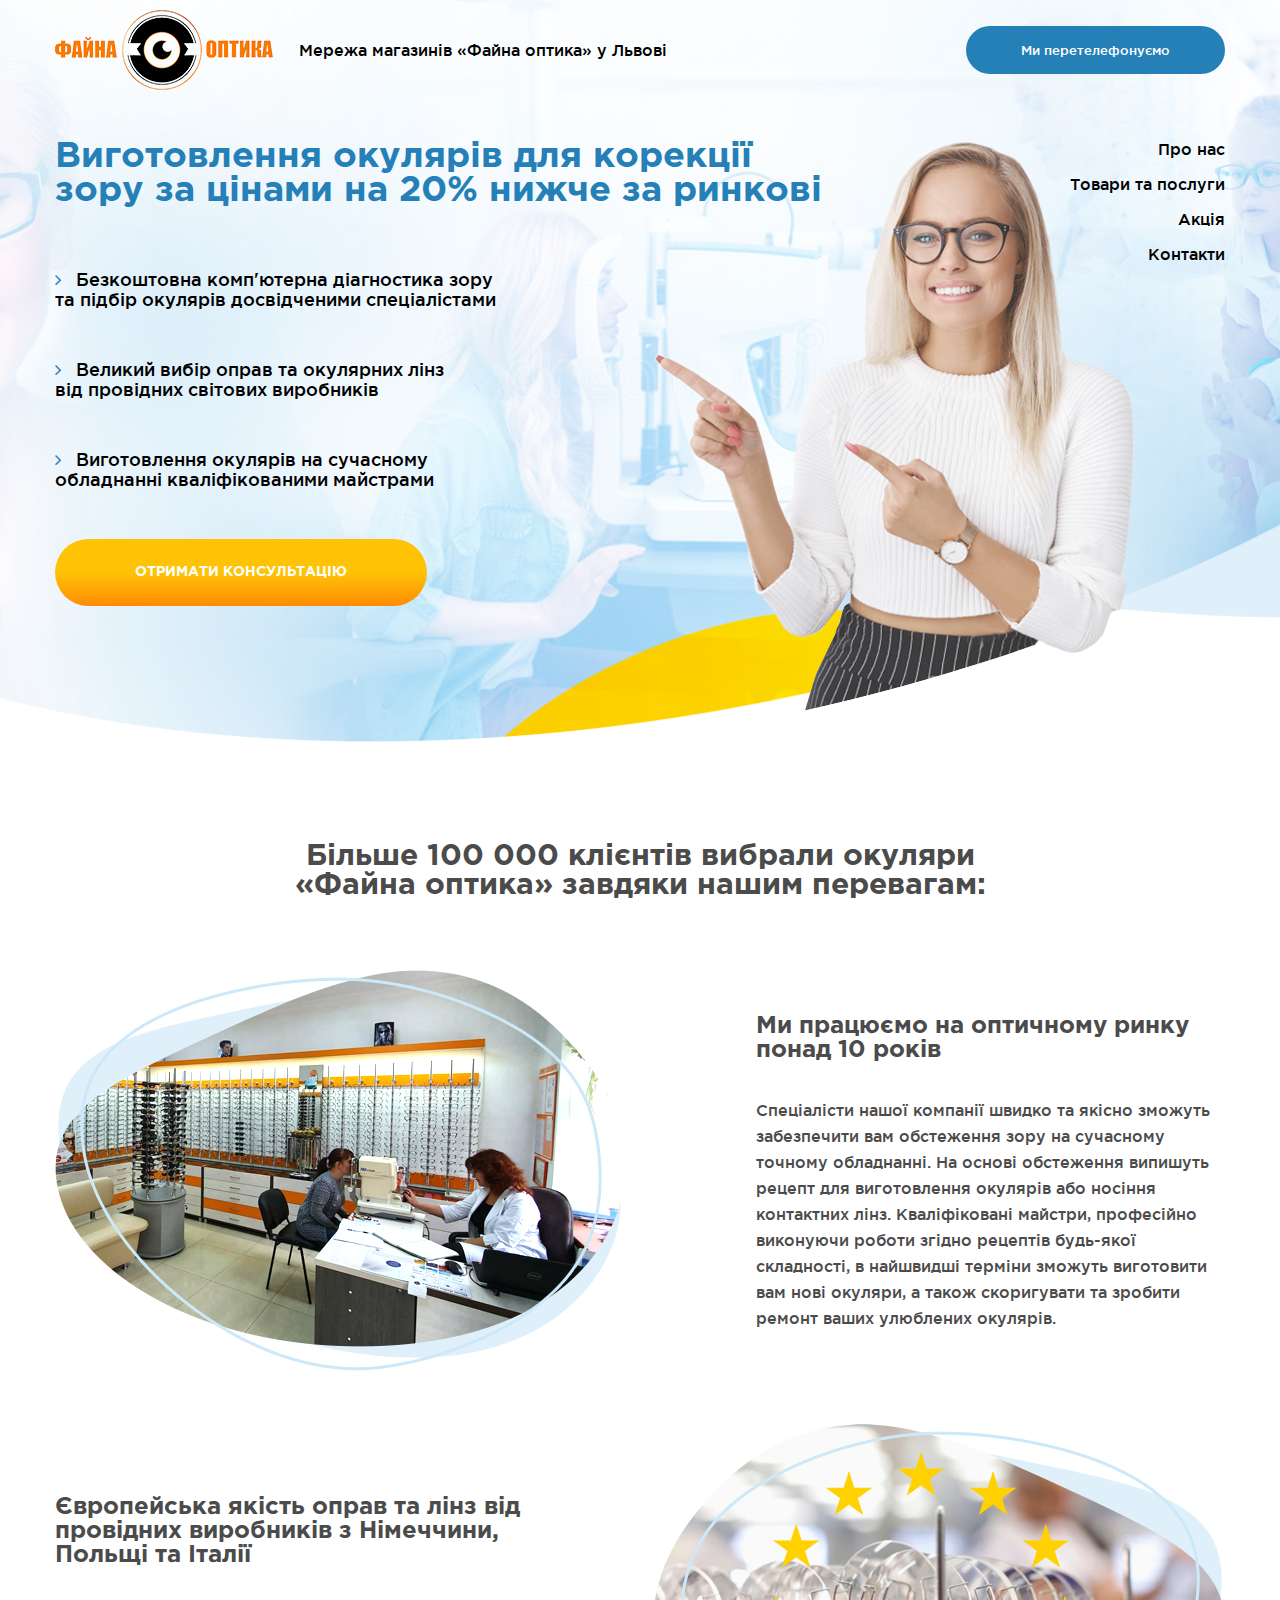
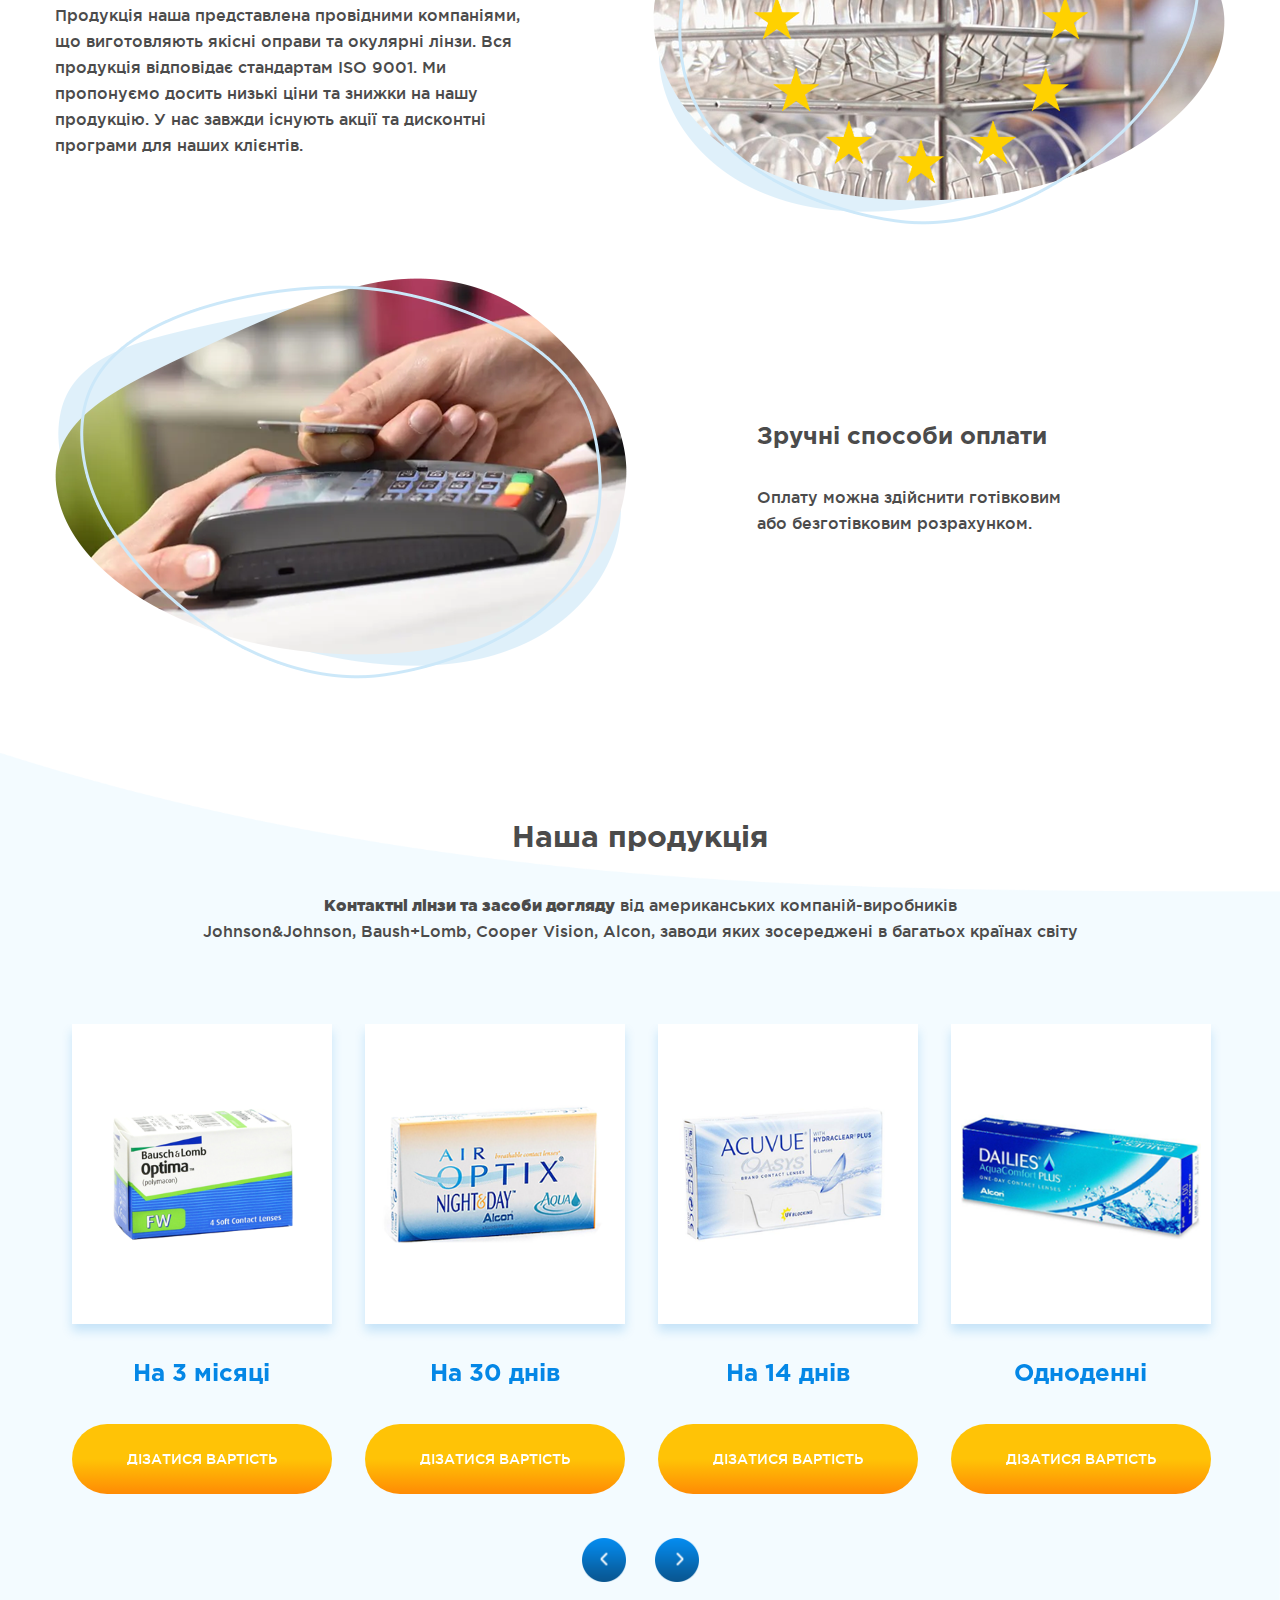
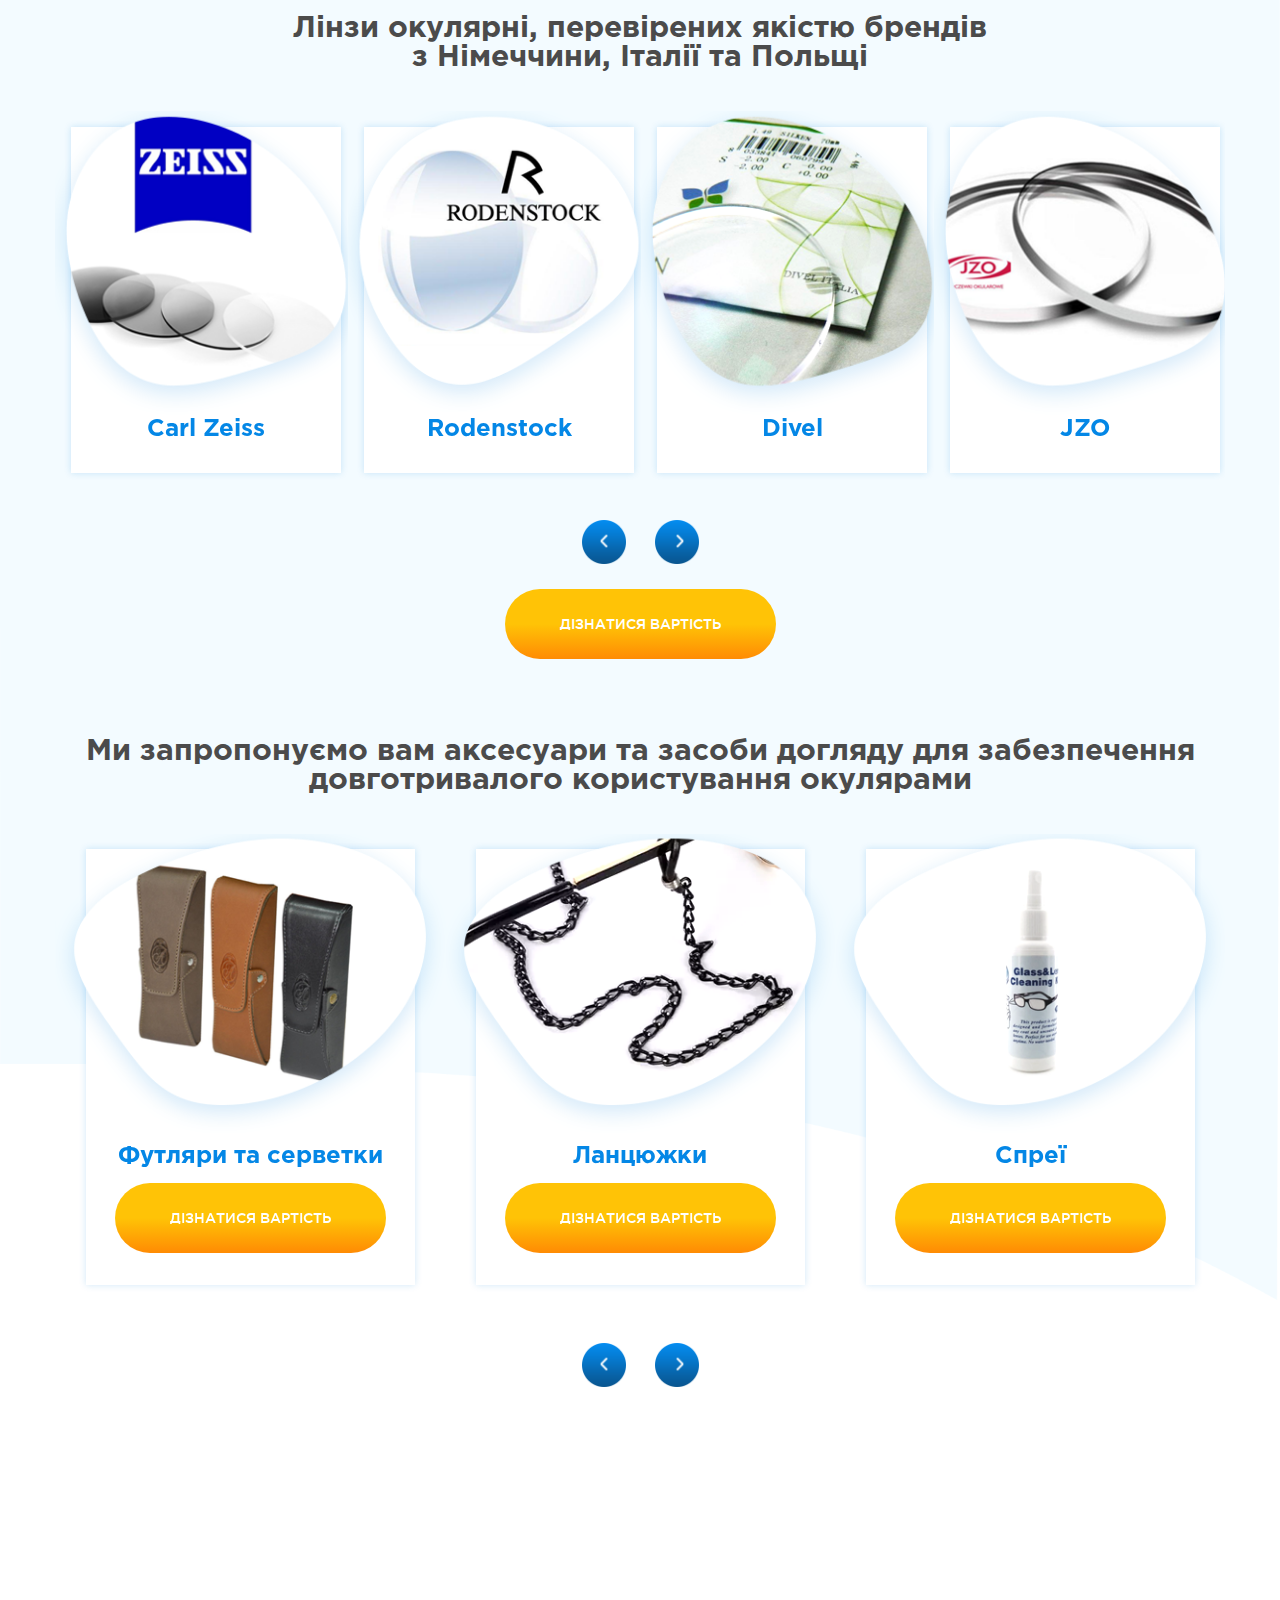
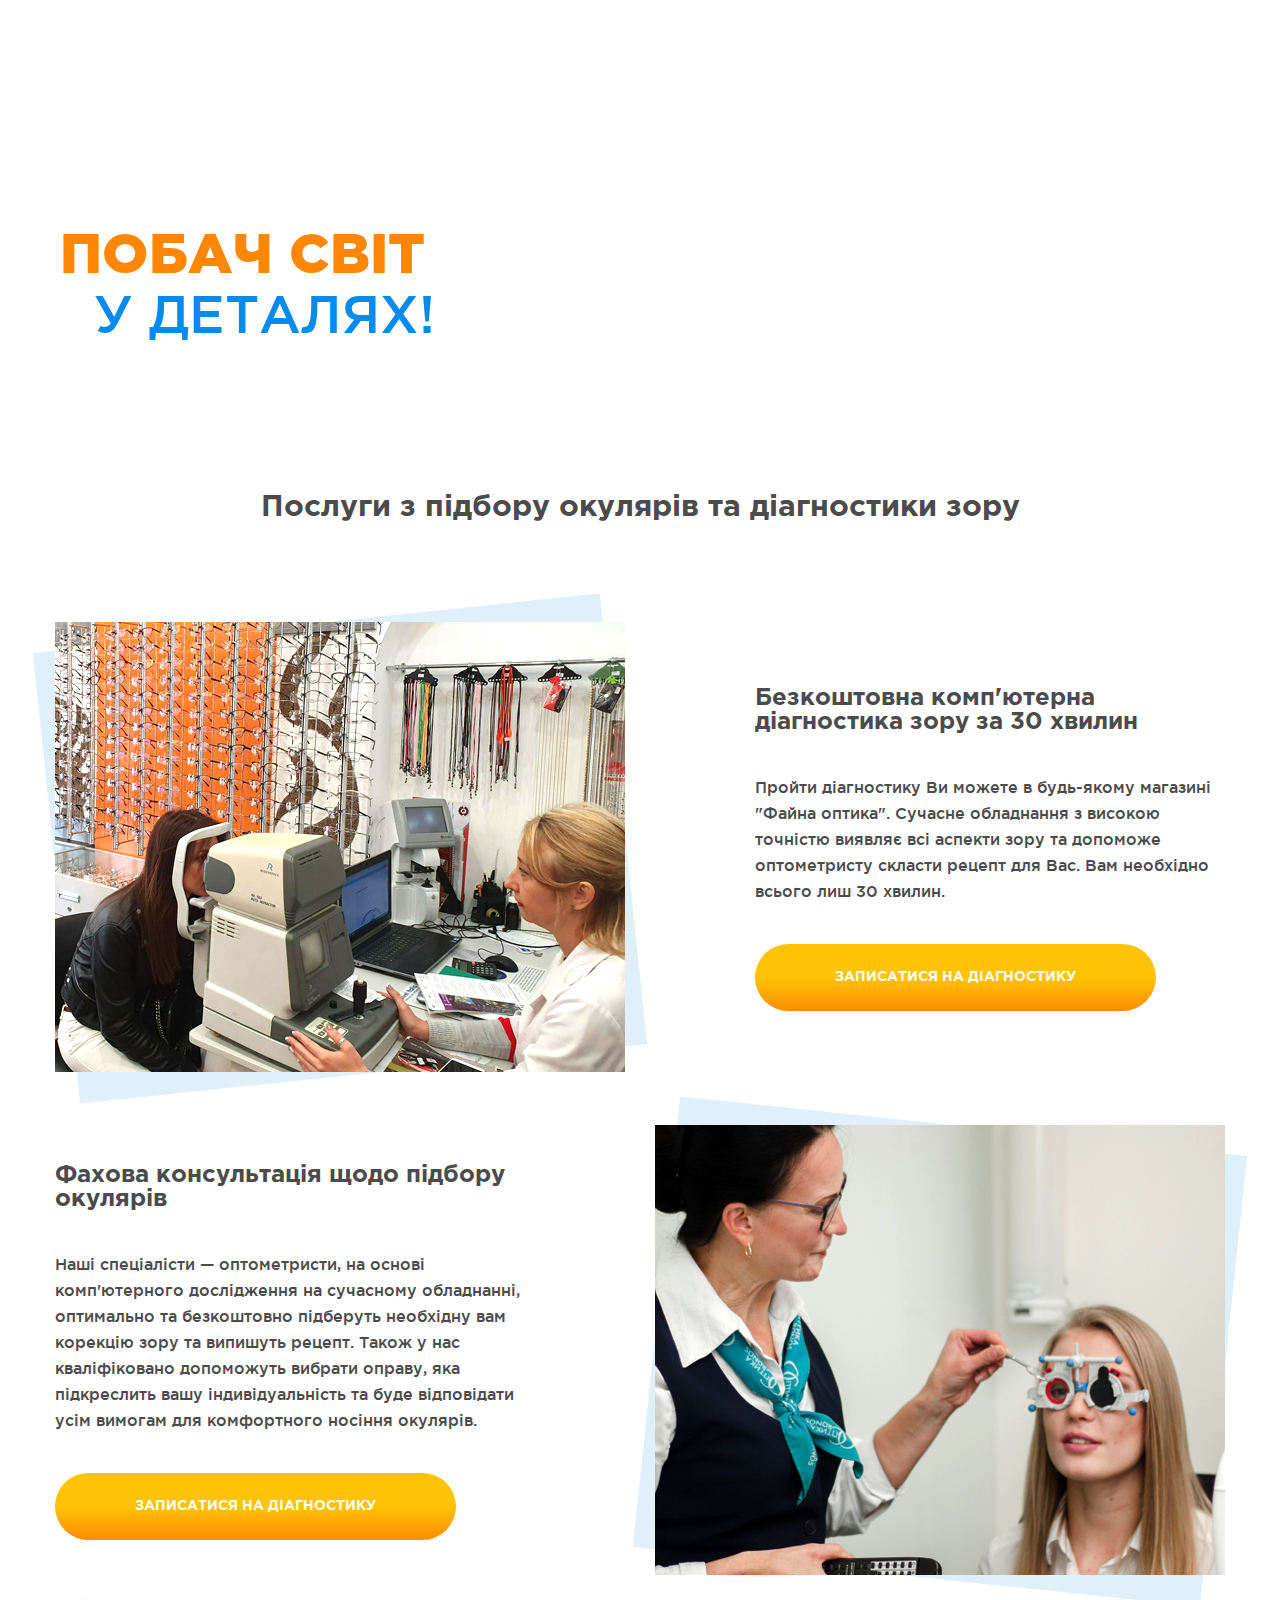
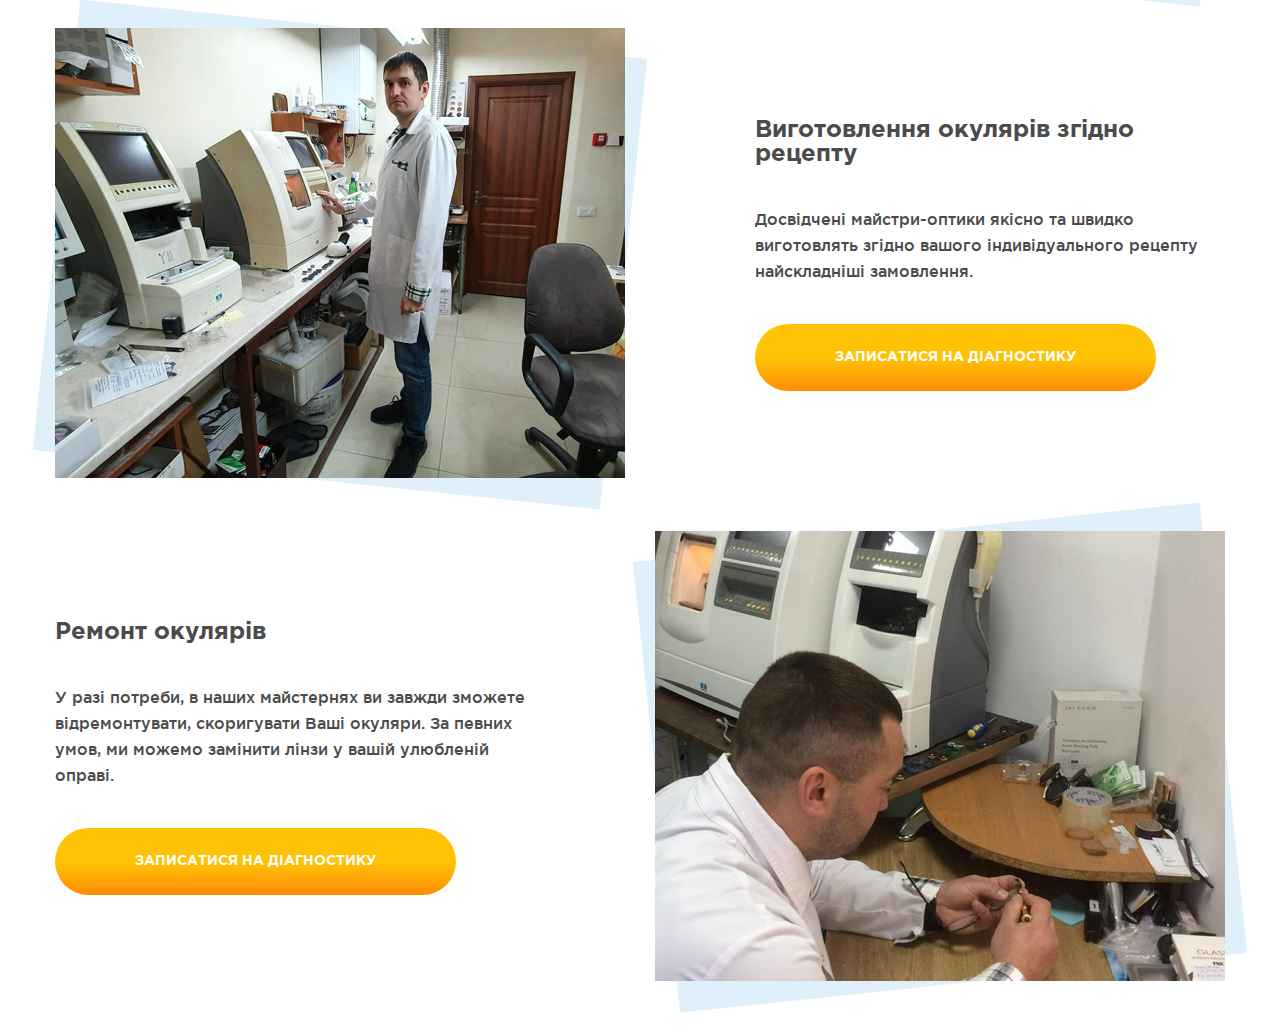
==== optika/index.html @ 20b389e2 "213" ====
<!DOCTYPE html>
<html lang="ru">
<head>
	<meta charset="UTF-8">
	<meta name="viewport" content="width=device-width, initial-scale=1">
	<title>Файна Оптика</title>
	<link rel="stylesheet" href="css/slick.css">
	<link rel="stylesheet" href="css/slick-theme.css">
	<link rel="stylesheet" href="css/main.css">
	<link rel="stylesheet" href="font-awesome-4.7.0/css/font-awesome.min.css">
	<link rel="stylesheet" href="css/media.css">
</head>
<body>
	<div class="main">
		<div class="wrapper">
			<div class="head-top">
				<div class="logo">
					<img src="img/logo.png" alt="ФайнаОптика">
					<div class="top-about">
						<p>Мережа магазинів &laquo;Файна оптика&raquo; у Львові </p>
					</div>
				</div>
				
				<button>Ми перетелефонуємо</button>
			</div>
			<div class="head-main">
				<div class="main-left">
					<h1>Виготовлення окулярів для корекції зору
					за цінами на 20% нижче за ринкові</h1>
					<div class="main-items">
						<div class="main-item">
							
							<p> <i class="fa fa-angle-right" aria-hidden="true"></i> Безкоштовна комп'ютерна діагностика зору <br>
							та підбір окулярів досвідченими спеціалістами</p>
						</div>
						<div class="main-item">
							
							<p> <i class="fa fa-angle-right" aria-hidden="true"></i> Великий вибір оправ та окулярних лінз <br> від провідних світових виробників</p>
						</div>
						<div class="main-item">
							
							<p> <i class="fa fa-angle-right" aria-hidden="true"></i> Виготовлення окулярів на сучасному <br> обладнанні кваліфікованими майстрами</p>
						</div>
					</div>
					<button>отримати консультацію</button>
				</div>
				<!-- <div class="main-woman">
					<img src="img/woman.png" alt="Девушка">
				</div> -->
				<nav>
					<ul class="menu">
						<li><a href="#">Про нас</a></li>
						<li><a href="#">Товари та послуги</a></li>
						<li><a href="#">Акція</a></li>
						<li><a href="#">Контакти</a></li>
					</ul>
				</nav>
			</div>
		</div>
	</div>
	<div class="about-block">
		<div class="wrapper">
			<h2>Більше 100 000 клієнтів вибрали окуляри <br> &laquo;Файна оптика&raquo; завдяки нашим перевагам:</h2>
			<div class="adv-wrap">
				<div class="adv-item">
					<div class="adv-img">
						<img src="img/adv1.png" alt="10 років">
					</div>
					<div class="adv-txt">
						<span class="adv-head">
							Ми працюємо на оптичному ринку понад 10 років
						</span>
						<p>
							Спеціалісти нашої компанії швидко та якісно зможуть забезпечити вам обстеження зору на сучасному точному обладнанні. На основі обстеження випишуть рецепт для виготовлення окулярів або носіння контактних лінз. Кваліфіковані майстри, професійно виконуючи роботи згідно  рецептів будь-якої складності, в найшвидші терміни зможуть виготовити вам нові окуляри, а також скоригувати та зробити ремонт ваших улюблених окулярів.
						</p>
					</div>
				</div>
				<div class="adv-item adv-two">	
					<div class="adv-txt">
						<span class="adv-head">
							Європейська якість оправ та лінз
							від провідних виробників
							з Німеччини, Польщі та Італії
						</span>
						<p>
							Продукція наша представлена провідними компаніями, що виготовляють якісні оправи та окулярні лінзи.
							Вся продукція відповідає стандартам ISO 9001.
							Ми пропонуємо досить низькі ціни та знижки на нашу продукцію. У нас завжди існують акції та дисконтні програми для наших клієнтів.
						</p>
					</div>
					<div class="adv-img">
						<img src="img/adv2.png" alt="якість">
					</div>
				</div>
				<div class="adv-item last-adv">
					<div class="adv-img">
						<img src="img/adv3.png" alt="оплата">
					</div>
					<div class="adv-txt">
						<span class="adv-head">
							Зручні способи оплати
						</span>
						<p>
							Оплату можна здійснити готівковим <br>
							або безготівковим розрахунком.
						</p>
					</div>
				</div>
			</div>

		</div>
		<div class="adv-woman">
			<img src="img/adv4.png" alt="Девушка">
		</div>
	</div>
	<div class="product-block">
		<div class="wrapper">
			<h2>Наша продукція</h2>
			<p class="product-txt"><b>Контактні лінзи та засоби догляду</b> від американських компаній-виробників <br>
			Johnson&Johnson, Baush+Lomb, Cooper Vision, Alcon, заводи яких зосереджені в багатьох країнах світу</p>
			
			<div class="slider-first">
				<div class="first-slide-item">
					<div class="product-img">
						<img src="img/prod1.png" alt="Продукт1">
					</div>
					<span>На 3 місяці</span>
					<button>дізатися вартість</button>
				</div>
				<div class="first-slide-item">
					<div class="product-img">
						<img src="img/prod2.png" alt="Продукт2">
					</div>
					<span>На 30 днів</span>
					<button>дізатися вартість</button>
				</div>
				<div class="first-slide-item">
					<div class="product-img">
						<img src="img/prod3.png" alt="Продукт3">
					</div>
					<span>На 14 днів</span>
					<button>дізатися вартість</button>
				</div>
				<div class="first-slide-item">
					<div class="product-img">
						<img src="img/prod4.png" alt="Продукт4">
					</div>
					<span>Одноденні</span>
					<button>дізатися вартість</button>
				</div>
				<div class="first-slide-item">
					<div class="product-img">
						<img src="img/prod4.png" alt="Продукт4">
					</div>
					<span>На 3 місяці</span>
					<button>дізатися вартість</button>
				</div>
				<div class="first-slide-item">
					<div class="product-img">
						<img src="img/prod4.png" alt="Продукт4">
					</div>
					<span>На 3 місяці</span>
					<button>дізатися вартість</button>
				</div>
			</div>	
			<h2 class="lins">Лінзи окулярні, перевірених якістю брендів <br> з Німеччини, Італії та Польщі</h2>
			<div class="second-slider">
				<div class="secon-item">
					<div class="sec-bg">
						<span>Carl Zeiss</span>
						<div class="sec-img">
							<img src="img/sec1.png" alt="Продукт">
						</div>
					</div>
				</div>
				<div class="secon-item">
					<div class="sec-bg">
						<span>Rodenstock</span>
						<div class="sec-img">
							<img src="img/sec2.png" alt="Продукт">
						</div>
					</div>
				</div>
				<div class="secon-item">
					<div class="sec-bg">
						<span>Divel</span>
						<div class="sec-img">
							<img src="img/sec3.png" alt="Продукт">
						</div>
					</div>
				</div>
				<div class="secon-item">
					<div class="sec-bg">
						<span>JZO</span>
						<div class="sec-img">
							<img src="img/sec4.png" alt="Продукт">
						</div>
					</div>
				</div>
				<div class="secon-item">
					<div class="sec-bg">
						<span>JZO</span>
						<div class="sec-img">
							<img src="img/sec4.png" alt="Продукт">
						</div>
					</div>
				</div>
				<div class="secon-item">
					<div class="sec-bg">
						<span>JZO</span>
						<div class="sec-img">
							<img src="img/sec4.png" alt="Продукт">
						</div>
					</div>
				</div>
				
			</div>
			<button class="podr">
				дізнатися вартість
			</button>
			<h2 class="aks">Ми запропонуємо вам аксесуари та засоби догляду для забезпечення <br> довготривалого користування окулярами</h2>
			<div class="aks-slider">
				<div class="aks-item">
					<div class="aks-bg">
						<span>Футляри та серветки</span>
						<button>дізнатися вартість</button>
						<div class="aks-img">
							<img src="img/aks1.png" alt="Продукт">
						</div>
					</div>
				</div>
				<div class="aks-item">
					<div class="aks-bg">
						<span>Ланцюжки</span>
						<button>дізнатися вартість</button>
						<div class="aks-img">
							<img src="img/aks2.png" alt="Продукт">
						</div>
					</div>
				</div>
				<div class="aks-item">
					<div class="aks-bg">
						<span>Спреї</span>
						<button>дізнатися вартість</button>
						<div class="aks-img">
							<img src="img/aks3.png" alt="Продукт">
						</div>
					</div>
				</div>
				<div class="aks-item">
					<div class="aks-bg">
						<span>Спреї</span>
						<button>дізнатися вартість</button>
						<div class="aks-img">
							<img src="img/aks3.png" alt="Продукт">
						</div>
					</div>
				</div>
				<div class="aks-item">
					<div class="aks-bg">
						<span>Спреї</span>
						<button>дізнатися вартість</button>
						<div class="aks-img">
							<img src="img/aks3.png" alt="Продукт">
						</div>
					</div>
				</div>
			</div>
		</div>
	</div>
	<div class="video-block">
		<div class="wrapper">
			<div class="video-info">
				<span>ПОБАЧ СВІТ</span>
				<p>У ДЕТАЛЯХ!</p>
			</div>
			<div class="video-wrap">
				<iframe width="770" height="490" src="https://www.youtube.com/embed/x5hyW10Qij0" frameborder="0" allow="accelerometer; autoplay; encrypted-media; gyroscope; picture-in-picture" allowfullscreen></iframe>
			</div>
		</div>
	</div>
	<div class="services">
		<div class="wrapper">
			<h2>Послуги з підбору окулярів та діагностики зору</h2>
			<div class="serv-item serv-left rec-1">
				<div class="serv-img">
					<img src="img/serv1.png" alt="Услуга">
				</div>
				<div class="serv-txt">
					<span>Безкоштовна комп'ютерна діагностика зору за 30 хвилин</span>
					<p>Пройти діагностику Ви можете в будь-якому магазині "Файна оптика". Сучасне обладнання з високою точністю виявляє всі аспекти зору та допоможе оптометристу скласти рецепт для Вас. Вам необхідно всього лиш 30 хвилин.</p>
					<button>записатися на діагностику</button>
				</div>
			</div>
			<div class="serv-item serv-right rec-2">
				
				<div class="serv-txt">
					<span>Фахова консультація щодо підбору окулярів</span>
					<p>Наші спеціалісти — оптометристи, на основі комп'ютерного дослідження на сучасному обладнанні, оптимально та безкоштовно підберуть необхідну вам корекцію зору та випишуть рецепт. Також у нас кваліфіковано допоможуть вибрати оправу, яка підкреслить вашу індивідуальність та буде відповідати усім вимогам для комфортного носіння окулярів.</p>
					<button>записатися на діагностику</button>
				</div>
				<div class="serv-img">
					<img src="img/serv2.png" alt="Услуга">
				</div>
			</div>
			<div class="serv-item serv-right rec-2">
				<div class="serv-img">
					<img src="img/serv3.png" alt="Услуга">
				</div>
				<div class="serv-txt">
					<span>Виготовлення окулярів згідно рецепту</span>
					<p>Досвідчені майстри-оптики якісно та швидко виготовлять згідно вашого індивідуального рецепту найскладніші замовлення.</p>
					<button>записатися на діагностику</button>
				</div>
			</div>
			<div class="serv-item serv-right rec-1">
				
				<div class="serv-txt">
					<span>Ремонт окулярів</span>
					<p>У разі потреби, в наших майстернях ви завжди зможете відремонтувати, скоригувати Ваші окуляри. За певних умов, ми можемо замінити лінзи у вашій улюбленій оправі.</p>
					<button>записатися на діагностику</button>
				</div>
				<div class="serv-img">
					<img src="img/serv4.png" alt="Услуга">
				</div>
			</div>
		</div>
	</div>
	<script src="js/jquery-3.4.1.min.js" type="text/javascript"> </script>
	<script src="js/slick.min.js" type="text/javascript"> </script>
	<script src="js/main.js" type="text/javascript"> </script>
</body>
</html>
---- optika/css/main.css ----
@font-face {
	font-family: "GothamPro";
	src: url("../fonts/GothamProMedium.eot");
	src: url("../fonts/GothamProMedium.eot?#iefix")format("embedded-opentype"),
	url("../fonts/GothamProMedium.woff") format("woff"),
	url("../fonts/GothamProMedium.ttf") format("truetype");
	font-style: normal;
	font-weight: 500;
}

@font-face {
	font-family: "GothamPro";
	src: url("../fonts/GothamProBold.eot");
	src: url("../fonts/GothamProBold.eot?#iefix")format("embedded-opentype"),
	url("../fonts/GothamProBold.woff") format("woff"),
	url("../fonts/GothamProBold.ttf") format("truetype");
	font-style: normal;
	font-weight: 700;
}

@font-face {
	font-family: "GothamPro";
	src: url("../fonts/GothamProItalic.eot");
	src: url("../fonts/GothamProItalic.eot?#iefix")format("embedded-opentype"),
	url("../fonts/GothamProItalic.woff") format("woff"),
	url("../fonts/GothamProItalic.ttf") format("truetype");
	font-style: italic;
	font-weight: normal;
}

@font-face {
	font-family: "GothamPro";
	src: url("../fonts/GothamProBlack.eot");
	src: url("../fonts/GothamProBlack.eot?#iefix")format("embedded-opentype"),
	url("../fonts/GothamProBlack.woff") format("woff"),
	url("../fonts/GothamProBlack.ttf") format("truetype");
	font-style: normal;
	font-weight: 900;
}



*{
	margin: 0;
	padding: 0;
}

p,a,span,div,button,h1,h2,h3 {
	font-family: 'GothamPro', sans-serif;
}

button,input {
	outline: none;
}

a {
	color: black;
	text-decoration: none;

}

.wrapper {
	max-width: 1170px;
}


.main .wrapper {
	margin: 0 auto;
	padding-top: 10px;
}

.main .head-top {
	display: -moz-flex;
	display: -ms-flex;
	display: -o-flex;
	display: -webkit-box;
	display: -ms-flexbox;
	display: flex;
	-webkit-box-pack: justify;
	-ms-flex-pack: justify;
	justify-content: space-between;
	-ms-align-items: center;
	-webkit-box-align: center;
	-ms-flex-align: center;
	align-items: center;
}

.logo {
	display: -moz-flex;
	display: -ms-flex;
	display: -o-flex;
	display: -webkit-box;
	display: -ms-flexbox;
	display: flex;
	-ms-align-items: center;
	-webkit-box-align: center;
	-ms-flex-align: center;
	align-items: center;
}


.logo p {
	font-size: 16px;
	margin-left: 26px;
}


.head-top button {
	border: none;
	background: #2580b7;
	color: #fff;
	padding: 17px 55px;
	border-radius: 40px;
	cursor: pointer;

}

.head-main {
	display: -moz-flex;
	display: -ms-flex;
	display: -o-flex;
	display: -webkit-box;
	display: -ms-flexbox;
	display: flex;
	-webkit-box-pack: justify;
	-ms-flex-pack: justify;
	justify-content: space-between;
	margin-top: 50px;
}


.main-left h1 {
	font-weight: 700;
	color: #2580b7;
	font-size: 36px;
	margin-bottom: 61px;
}


.main-woman img {
	display: block;
	max-width: 400px;
}

.main-left {
	max-width: 794px;
	position: relative;
}

.main-left:after {
	position: absolute;
	display: block;
	width: 503px;
	height: 601px;
	content: '';
	background: url('../img/woman.png') center no-repeat;
	background-size: cover;
	right:-300px;
	top:-30px;
}

.main-items .main-item {
	display: -moz-flex;
	display: -ms-flex;
	display: -o-flex;
	display: -webkit-box;
	display: -ms-flexbox;
	display: flex;
	-ms-align-items: center;
	-webkit-box-align: center;
	-ms-flex-align: center;
	align-items: center;
	margin-bottom: 50px;
	
}

.main-items .main-item span {
	margin-right: 13px;
	font-size: 18px;
	color: #2580b7;

}

.main-items .main-item p {
	font-size: 18px;
}

.main-items i {
	color: #2580b7;
	margin-right: 10px;
}

.main-left button {
	border: none;
	background: rgb(255,195,6);
	background: -o-linear-gradient(rgba(255,195,6,1) 50%, rgba(255,139,4,1) 100%);
	background: -webkit-gradient(linear, left top, left bottom, color-stop(50%, rgba(255,195,6,1)), to(rgba(255,139,4,1)));
	background: linear-gradient(rgba(255,195,6,1) 50%, rgba(255,139,4,1) 100%);
	padding: 27px 80px;
	color: #fff;
	font-weight: 700;
	text-transform: uppercase;
	cursor: pointer;
	font-size: 14px;
	border-radius: 35px;
}

.head-main .menu  li {
	list-style: none;
	text-align: right;
	font-size: 16px;
	margin-bottom: 17px;
}

.main {
	background: url('../img/main-bg.png') center no-repeat;
	background-size: cover;
	padding-bottom: 136px;
}


.about-block .wrapper {
	margin: 0 auto;
	padding-top: 100px;
}

.about-block .wrapper  h2 {
	text-align: center;
	margin-bottom: 70px;
	font-size: 30px;
	font-weight: 700;
	color: #4b4b4b;
}

.adv-item {
	display: -moz-flex;
	display: -ms-flex;
	display: -o-flex;
	display: -webkit-box;
	display: -ms-flexbox;
	display: flex;
	-ms-align-items: center;
	-webkit-box-align: center;
	-ms-flex-align: center;
	align-items: center;
	-webkit-box-pack: justify;
	-ms-flex-pack: justify;
	justify-content: space-between;
	margin-bottom: 50px;
}

.adv-txt {
	max-width: 469px;
}

.adv-head {
	color: #4b4b4b;
	font-weight: 700;
	font-size: 24px;
	margin-bottom: 35px;
	display: block;
}

.adv-txt p {
	font-size: 16px;
	line-height: 26px;
	color: #4b4b4b;
}

.last-adv {
	-webkit-box-pack: start;
	-ms-flex-pack: start;
	justify-content: flex-start;
}

.last-adv .adv-txt {
	margin-left: 130px;
}

.about-block {
	position: relative;
}

.adv-woman {
	position: absolute;
	right: 30px;
	bottom:-230px;
}

.product-block .wrapper {
	margin: 0 auto;
	padding-top: 74px;
}

.product-block {
	padding-top: 228px;
	background: url('../img/bg-two.png') center no-repeat;
	background-size: 100% 100%;
	margin-top: 68px;
	/*padding-bottom: ;*/
}

.product-block .wrapper h2, .product-txt{
	text-align: center;
}



.product-block .wrapper h2 {
	margin-bottom: 39px;
	font-size: 30px;
	font-weight: 700;
	color: #4b4b4b;
}

.product-txt {
	color: #4b4b4b;
	font-size: 16px;
	line-height: 26px;
}

.product-txt b {
	font-weight: 900;
}

.slider-first .first-slide-item button{
	border: none;
	display: block;
	background: rgb(255,195,6);
	background: -o-linear-gradient(rgba(255,195,6,1) 50%, rgba(255,139,4,1) 100%);
	background: -webkit-gradient(linear, left top, left bottom, color-stop(50%, rgba(255,195,6,1)), to(rgba(255,139,4,1)));
	background: linear-gradient(rgba(255,195,6,1) 50%, rgba(255,139,4,1) 100%);
	padding: 27px 55px;
	color: #fff;
	font-weight: 500;
	text-transform: uppercase;
	cursor: pointer;
	font-size: 14px;
	border-radius: 35px;
	margin: 0 auto;
}


.first-slide-item {
	text-align: center;
	width: 270px;
}

.first-slide-item .product-img img {
	display: block;
	width: 100%;

}

.product-img {
	width: 260px;
	height: 300px;
	background: #fff;
	display: -moz-flex;
	display: -ms-flex;
	display: -o-flex;
	display: -webkit-box;
	display: -ms-flexbox;
	display: flex;
	-webkit-box-pack: center;
	-ms-flex-pack: center;
	justify-content: center;
	-ms-align-items: center;
	-webkit-box-align: center;
	-ms-flex-align: center;
	align-items: center;
	-webkit-box-shadow: 0px 7px 10px 0px rgba(5, 129, 220, 0.19);
	box-shadow: 0px 7px 10px 0px rgba(5, 129, 220, 0.19);
	margin: 0 auto;
	padding:10px;
	-webkit-box-sizing: border-box;
	box-sizing: border-box;
}


.first-slide-item span {
	font-weight: 700;
	font-size: 24px;
	color: #0487e6;
	margin: 38px auto;
	display: block;
}

.slider-first {
	margin-top: 80px;
}


.slick-prev {
	background: url('../img/left.png') center no-repeat;
	background-size: cover;
}

.slick-next {
	background: url('../img/right.png') center no-repeat;
	background-size: cover;
}

.slick-prev:before, .slick-next:before {
	content: '';
}

.slick-prev, .slick-next {
	width: 44px;
	height: 44px;
}

.slider-first .slick-prev {
	top: 114%;
	left: 45%;
}

.slider-first .slick-next {
	top: 114%;
	right: 45%;
}


.second-slider .secon-item {
	width: 270px;
	text-align: center;
	padding:16px;
	-webkit-box-sizing: border-box;
	box-sizing: border-box;
	overflow: hidden;
}


.sec-bg {
	background: #fff;
	-webkit-box-shadow: 0px 0px 7px 0px rgba(5, 129, 220, 0.19);
	box-shadow: 0px 0px 7px 0px rgba(5, 129, 220, 0.19);
	padding-top: 290px;
	padding-bottom: 32px;
	position: relative;
	width:270px;
	margin: 0 auto;
}

.second-slider .sec-img {
	display: block;
	position: absolute;
	top:0;
	left:0;
	-webkit-transform: scale(1.2);
	-ms-transform: scale(1.2);
	transform: scale(1.2);
}
.second-slider .sec-img img {
	display: block;
	width: 100%;
	
}

.second-slider {
	margin-top: 20px;
}


.secon-item span {
	font-weight: 700;
	font-size: 24px;
	color: #0487e6;
	display: block;
}


.second-slider .slick-prev, .aks-slider .slick-prev {
	top: 114%;
	left: 45%;
}

.second-slider .slick-next,  .aks-slider .slick-next{
	top: 114%;
	right: 45%;
}


.product-block .podr {
	border: none;
	display: block;
	background: rgb(255,195,6);
	background: -o-linear-gradient(rgba(255,195,6,1) 50%, rgba(255,139,4,1) 100%);
	background: -webkit-gradient(linear, left top, left bottom, color-stop(50%, rgba(255,195,6,1)), to(rgba(255,139,4,1)));
	background: linear-gradient(rgba(255,195,6,1) 50%, rgba(255,139,4,1) 100%);
	padding: 27px 55px;
	color: #fff;
	font-weight: 500;
	text-transform: uppercase;
	cursor: pointer;
	font-size: 14px;
	border-radius: 35px;
	margin-left: auto;
	margin-right: auto;
	margin-top: 100px;
}

.lins {
	margin-top: 120px;
}

.aks {
	margin-top: 78px;
}


.aks .secon-item {
	width: 374px;
	text-align: center;
	padding:16px;
	-webkit-box-sizing: border-box;
	box-sizing: border-box;
	overflow: hidden;
}


.aks-bg {
	background: #fff;
	-webkit-box-shadow: 0px 0px 7px 0px rgba(5, 129, 220, 0.19);
	box-shadow: 0px 0px 7px 0px rgba(5, 129, 220, 0.19);
	padding-top: 290px;
	padding-bottom: 32px;
	position: relative;
	width:329px;
	margin: 0 auto;
}


.aks-slider .aks-img {
	display: block;
	position: absolute;
	top:0;
	left:0;
	-webkit-transform: scale(1.2);
	-ms-transform: scale(1.2);
	transform: scale(1.2);
}
.aks-slider .aks-img img {
	display: block;
	width: 100%;
	
}

.aks-item span {
	font-weight: 700;
	font-size: 24px;
	color: #0487e6;
	display: block;
	margin-top: 5px;
	margin-bottom: 15px;
}

.aks-item {
	text-align: center;
	padding: 15px;
}

.aks-item button {
	border: none;
	display: block;
	background: rgb(255,195,6);
	background: -o-linear-gradient(rgba(255,195,6,1) 50%, rgba(255,139,4,1) 100%);
	background: -webkit-gradient(linear, left top, left bottom, color-stop(50%, rgba(255,195,6,1)), to(rgba(255,139,4,1)));
	background: linear-gradient(rgba(255,195,6,1) 50%, rgba(255,139,4,1) 100%);
	padding: 27px 55px;
	color: #fff;
	font-weight: 500;
	text-transform: uppercase;
	cursor: pointer;
	font-size: 14px;
	border-radius: 35px;
	margin-left: auto;
	margin-right: auto;
	
}

.video-block .wrapper {
	margin: 0 auto;
	display: -moz-flex;
	display: -ms-flex;
	display: -o-flex;
	display: -webkit-box;
	display: -ms-flexbox;
	display: flex;
	-ms-align-items: flex-end;
	-webkit-box-align: end;
	-ms-flex-align: end;
	align-items: flex-end;
	-webkit-box-pack: end;
	-ms-flex-pack: end;
	justify-content: flex-end;
	/*padding-top: 270px;*/
	
}
.video-block {
	position: relative;
	z-index: 3;
	margin-top: 400px;
}
.video-block:after{
	position: absolute;
	display: block;
	content: '';
	width: 611px;
	height: 834px;
	right:0;
	bottom:-45px;
	background: url('../img/video-bg.png') center no-repeat;
	background-size: cover;
	z-index: -1;
}

.video-block:before{
	position: absolute;
	display: block;
	content: '';
	width: 683px;
	height: 534px;
	left:150px;
	top:-200px;
	background: url('../img/video-before.png') center no-repeat;
	background-size: cover;
	z-index: -1;
}

.video-block span {
	font-size: 56px;
	font-weight: 900;
	color: #ff8704;
	margin-right: 30px;
}

.video-info p {
	font-size: 53px;
	color: #048bed;
	margin-right: 20px;
}

.video-info {
	text-align: right;
}

.services .wrapper {
	margin: 0 auto;
	padding-top: 150px;
}

.services h2 {
	text-align: center;
	font-size: 30px;
	font-weight: 700;
	color: #4b4b4b;
	margin-bottom: 100px;
}

.serv-item {
	display: -moz-flex;
	display: -ms-flex;
	display: -o-flex;
	display: -webkit-box;
	display: -ms-flexbox;
	display: flex;
	-ms-align-items: center;
	-webkit-box-align: center;
	-ms-flex-align: center;
	align-items: center;
	-webkit-box-pack: justify;
	-ms-flex-pack: justify;
	justify-content: space-between;
	margin-bottom: 50px;
}


.serv-txt {
	max-width: 470px;
}

.serv-txt span {
	color: #4b4b4b;
	font-weight: 700;
	font-size: 24px;
	margin-bottom: 40px;
	display: block;
}

.serv-txt p {
	font-size: 16px;
	line-height: 26px;
	color: #4b4b4b;
}

.serv-txt button {
	border: none;
	background: rgb(255,195,6);
	background: -o-linear-gradient(rgba(255,195,6,1) 50%, rgba(255,139,4,1) 100%);
	background: -webkit-gradient(linear, left top, left bottom, color-stop(50%, rgba(255,195,6,1)), to(rgba(255,139,4,1)));
	background: linear-gradient(rgba(255,195,6,1) 50%, rgba(255,139,4,1) 100%);
	padding: 27px 80px;
	color: #fff;
	font-weight: 700;
	text-transform: uppercase;
	cursor: pointer;
	font-size: 14px;
	border-radius: 35px;
	margin-top: 40px;
}


.serv-item .serv-img {
	position: relative;
}

.serv-item .serv-img img {
	width: 570px;
	height: auto;
}

.rec-1 .serv-img:before {
	display: block;
	position: absolute;
	content: '';
	width: 100%;
	height:100%;
	background: #dff0fa;
	top:0;
	left:0;
	z-index: -2;
	-webkit-transform: rotate(-6deg);
	-ms-transform: rotate(-6deg);
	transform: rotate(-6deg);
}

.rec-2 .serv-img:before {
	display: block;
	position: absolute;
	content: '';
	width: 100%;
	height:100%;
	background: #dff0fa;
	top:0;
	left:0;
	z-index: -2;
	-webkit-transform: rotate(6deg);
	-ms-transform: rotate(6deg);
	transform: rotate(6deg);
}
---- optika/css/media.css ----
@media screen and (max-width: 1885px) {
	.adv-woman {
		display: none;
	}
	.product-block {
		padding-top: 0;
	}
}

@media screen and (max-width: 1403px){
	.video-block:before, .video-block:after {
		display: none;
	}
	.video-block {
		margin-top: 150px;
	}
}

@media screen and (max-width: 1188px) {
	.wrapper {
		padding-left: 15px;
		padding-right: 15px;
	}

	.video-block .wrapper {
		-ms-flex-wrap: wrap;
		flex-wrap: wrap;
		-ms-flex-pack: distribute;
		justify-content: space-around;
	}
	.video-info {
		margin-bottom: 30px;
	}
}

@media screen and (max-width: 1164px) {
	.main-left:after {
		display: none;
	}
}

@media screen and (max-width: 1157px) {
	.serv-item {
		-webkit-box-orient: vertical;
		-webkit-box-direction: normal;
		-ms-flex-direction: column;
		flex-direction: column;
	}
	.serv-txt {
		max-width: 100%;
	} 

	.serv-right .serv-img {
		-webkit-box-ordinal-group:1;
		-ms-flex-order:0;
		order:0;
	}
	.serv-right .serv-txt {
		-webkit-box-ordinal-group:2;
		-ms-flex-order:1;
		order:1;
	}
	.serv-img {
		margin-bottom: 20px;
	}
}

@media screen and (max-width: 1093px) {
	.last-adv {
		-webkit-box-pack: justify;
		-ms-flex-pack: justify;
		justify-content: space-between;
	}
	.last-adv .adv-txt {
		margin-left: 0;
	}
	.adv-item {
		-ms-flex-wrap: wrap;
		flex-wrap: wrap;
		-ms-flex-pack: distribute;
		justify-content: space-around;
	}

	.adv-txt {
		max-width: 100%;
		width: 100%;
	}
	.adv-img {
		margin-top: 20px;
		margin-bottom: 20px;
	}

	.adv-two .adv-img {
		-webkit-box-ordinal-group:1;
		-ms-flex-order:0;
		order:0;
	}
	.adv-two .adv-txt {
		-webkit-box-ordinal-group:2;
		-ms-flex-order:1;
		order:1;
	}
} 

@media screen and (max-width: 1070px) {

}

@media screen and (max-width: 1008px) {
	.menu {
		width: 155px;
	}
	.main {
		max-width: auto;
	} 
}

@media screen and (max-width: 962px) {
	.slider-first .slick-next {
		right: 40%;
	}
	.slider-first .slick-prev {
		left: 40%;
	}
	.second-slider .slick-next {
		right: 40%;
	}
	.second-slider .slick-prev {
		left: 40%;
	}
	.aks-slider .slick-next {
		right: 40%;
	}
	.aks-slider .slick-prev {
		left: 40%;
	}
} 

@media screen and (max-width: 912px) {
	.last-adv p br {
		display: none;
	}
}

@media screen and (max-width: 909px) {
	.main .head-top {
		-ms-flex-wrap: wrap;
		-o-flex-wrap: wrap;
		flex-wrap: wrap;
		-ms-flex-pack: distribute;
		justify-content: space-around;
	}
}

@media screen and (max-width: 871px) {
	.video-wrap iframe {
		max-width: 100%;
	}
}



@media screen and (max-width: 806px) {
	.menu {
		display: none;
	}
	.main-left h1 {
		font-size: 28px;
	}
	.logo {
		-ms-flex-wrap: wrap;
		-o-flex-wrap: wrap;
		flex-wrap: wrap;
		-ms-flex-pack: distribute;
		justify-content: space-around;
	}
}




@media screen and (max-width: 642px) {
	.adv-img {
		width: 100%;
	}
	.adv-img img {
		width: 100%;
		display: block;
	}

	.about-block .wrapper {
		padding-top: 30px;
	}

	.serv-item .serv-img img {
		width: 100%;
	}
} 


@media screen and (max-width: 636px) {
	.logo p {
		margin-left: 0;
		text-align: center;
	}
	.top-about {
		margin-bottom: 20px;
		margin-top: 20px;
	}
	.main-left h1 {
		margin-bottom: 30px;
	}
	.main-items .main-item {
		margin-bottom: 30px;
	}
	.main {
		margin-bottom: 57px;
	}
	.main-items .main-item p br {
		display: none;
	}
}


@media screen and (max-width: 536px) {
	.video-info span {
		font-size: 40px;
	}
	.video-info p {
		font-size: 36px;
	}
} 

@media screen and (max-width: 512px) {
	.slider-first .slick-next, .second-slider .slick-next, .aks-slider .slick-next {
		right: 30%;
	}
	.slider-first .slick-prev, .second-slider .slick-prev, .aks-slider .slick-prev {
		left: 30%;
	}
}

@media screen and (max-width: 438px) {
	.main-left h1 {
		font-size: 24px;
	}
	.main-left button {
		display: block;
		margin: 0 auto;
		padding: 27px 35px;
	}
}

@media screen and (max-width: 438px) {
	.aks-bg {
		width: 100%;
		padding-bottom: 20px;

	}
}


@media screen and (max-width: 343px) {
	.aks-bg {
		padding-top: 220px;
	}

	.aks-item button {
		padding: 27px 35px;
	}
}
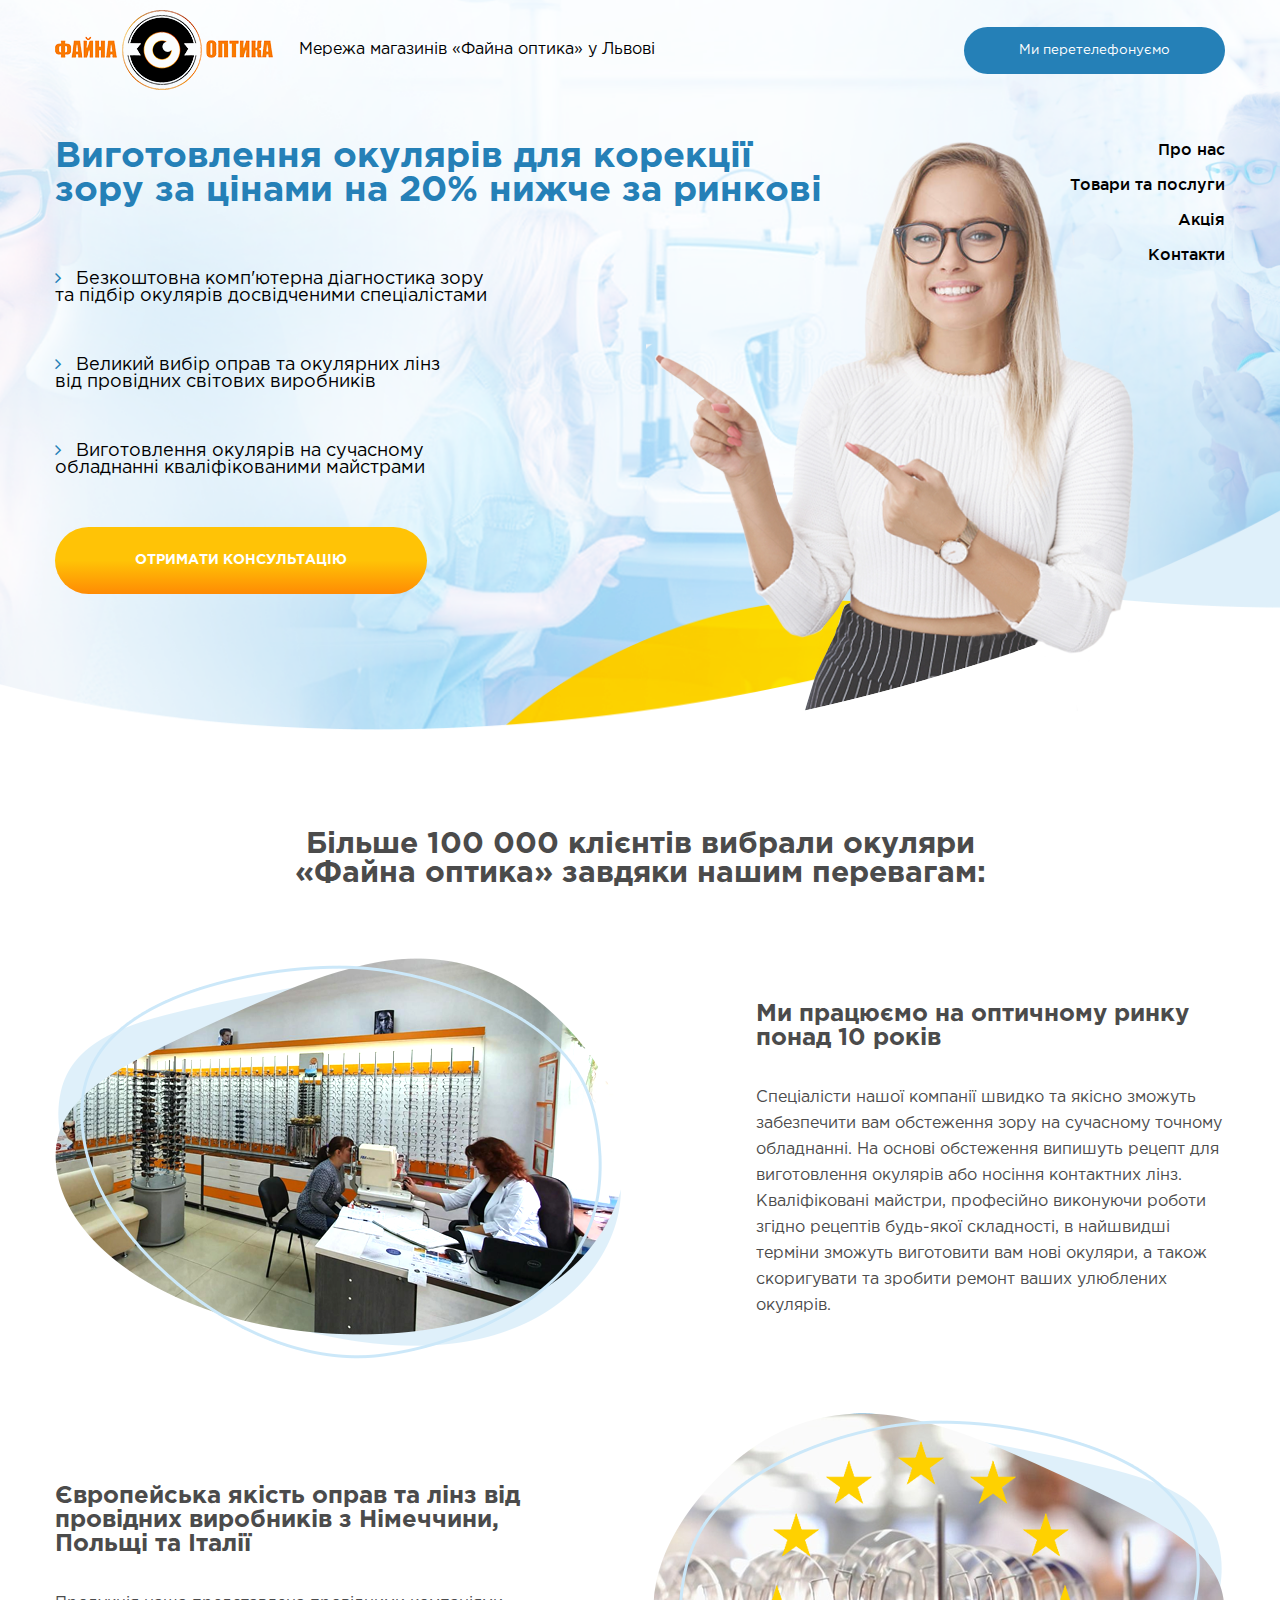
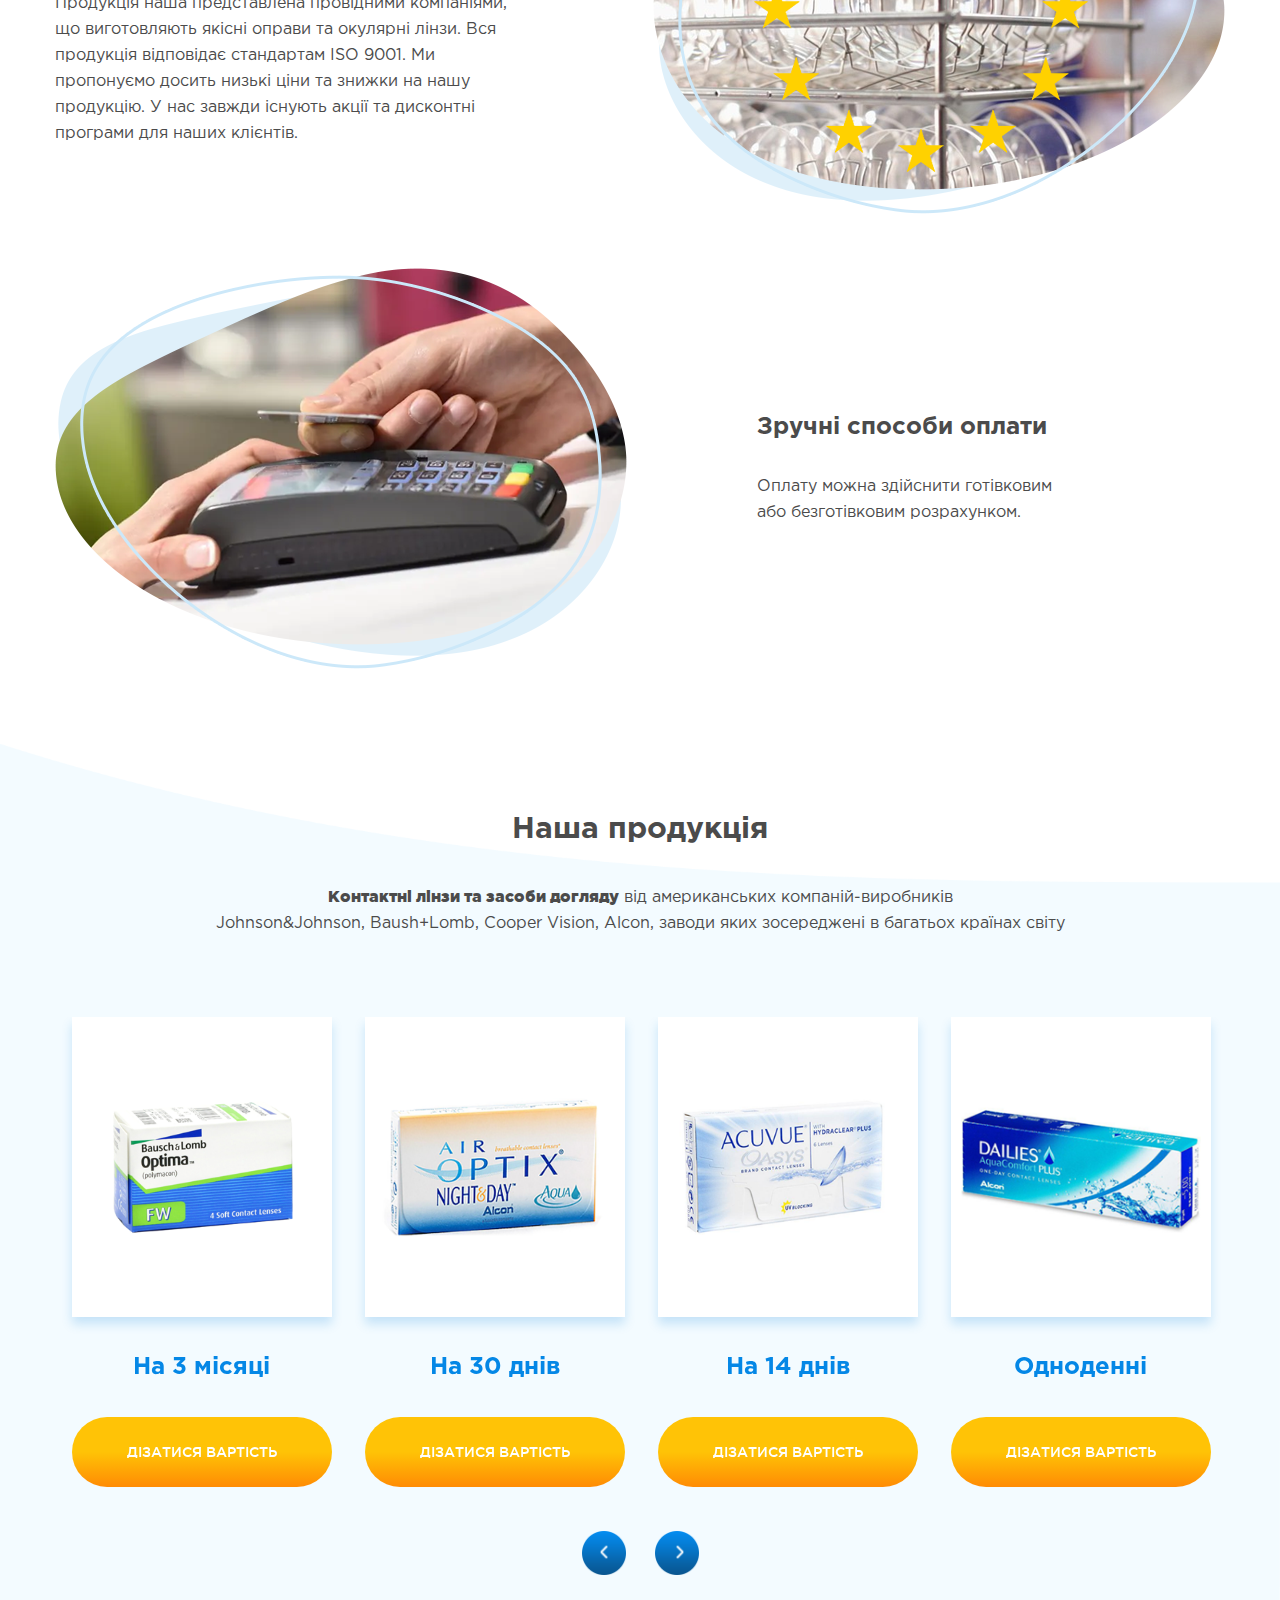
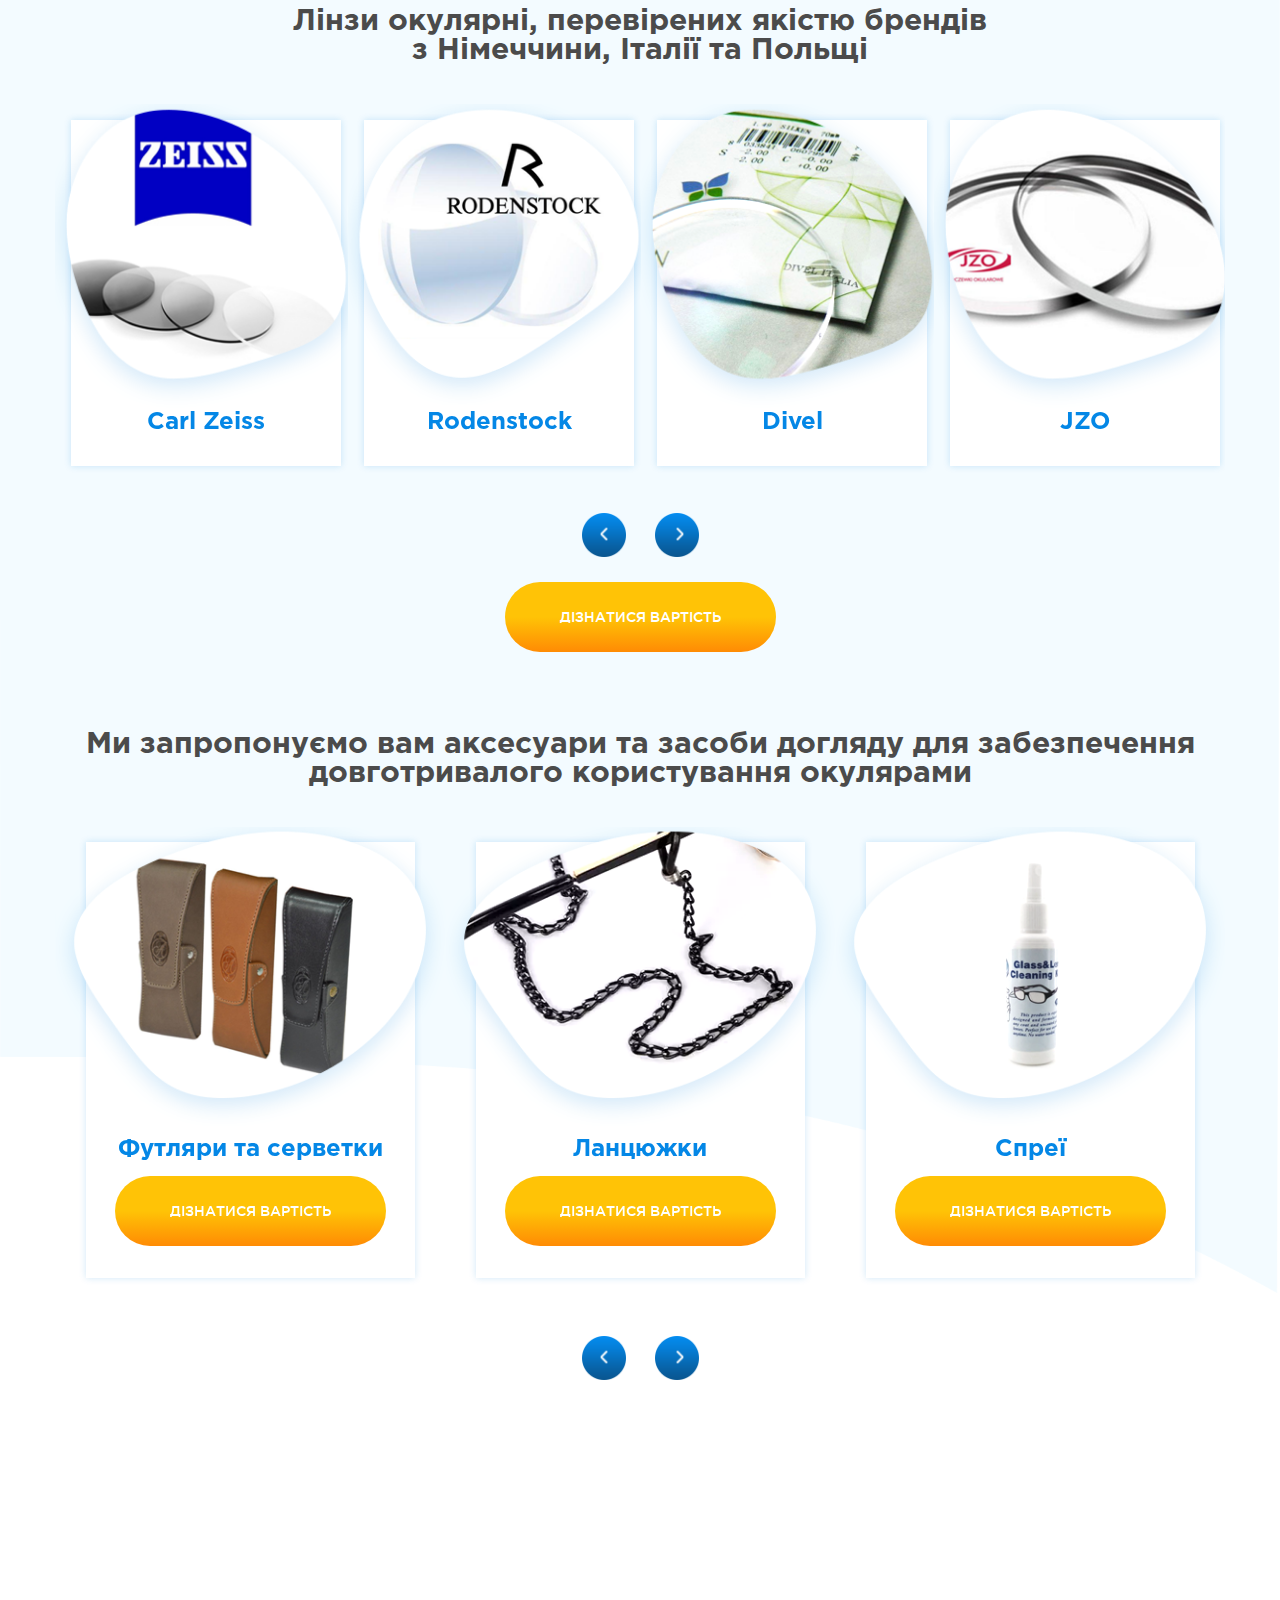
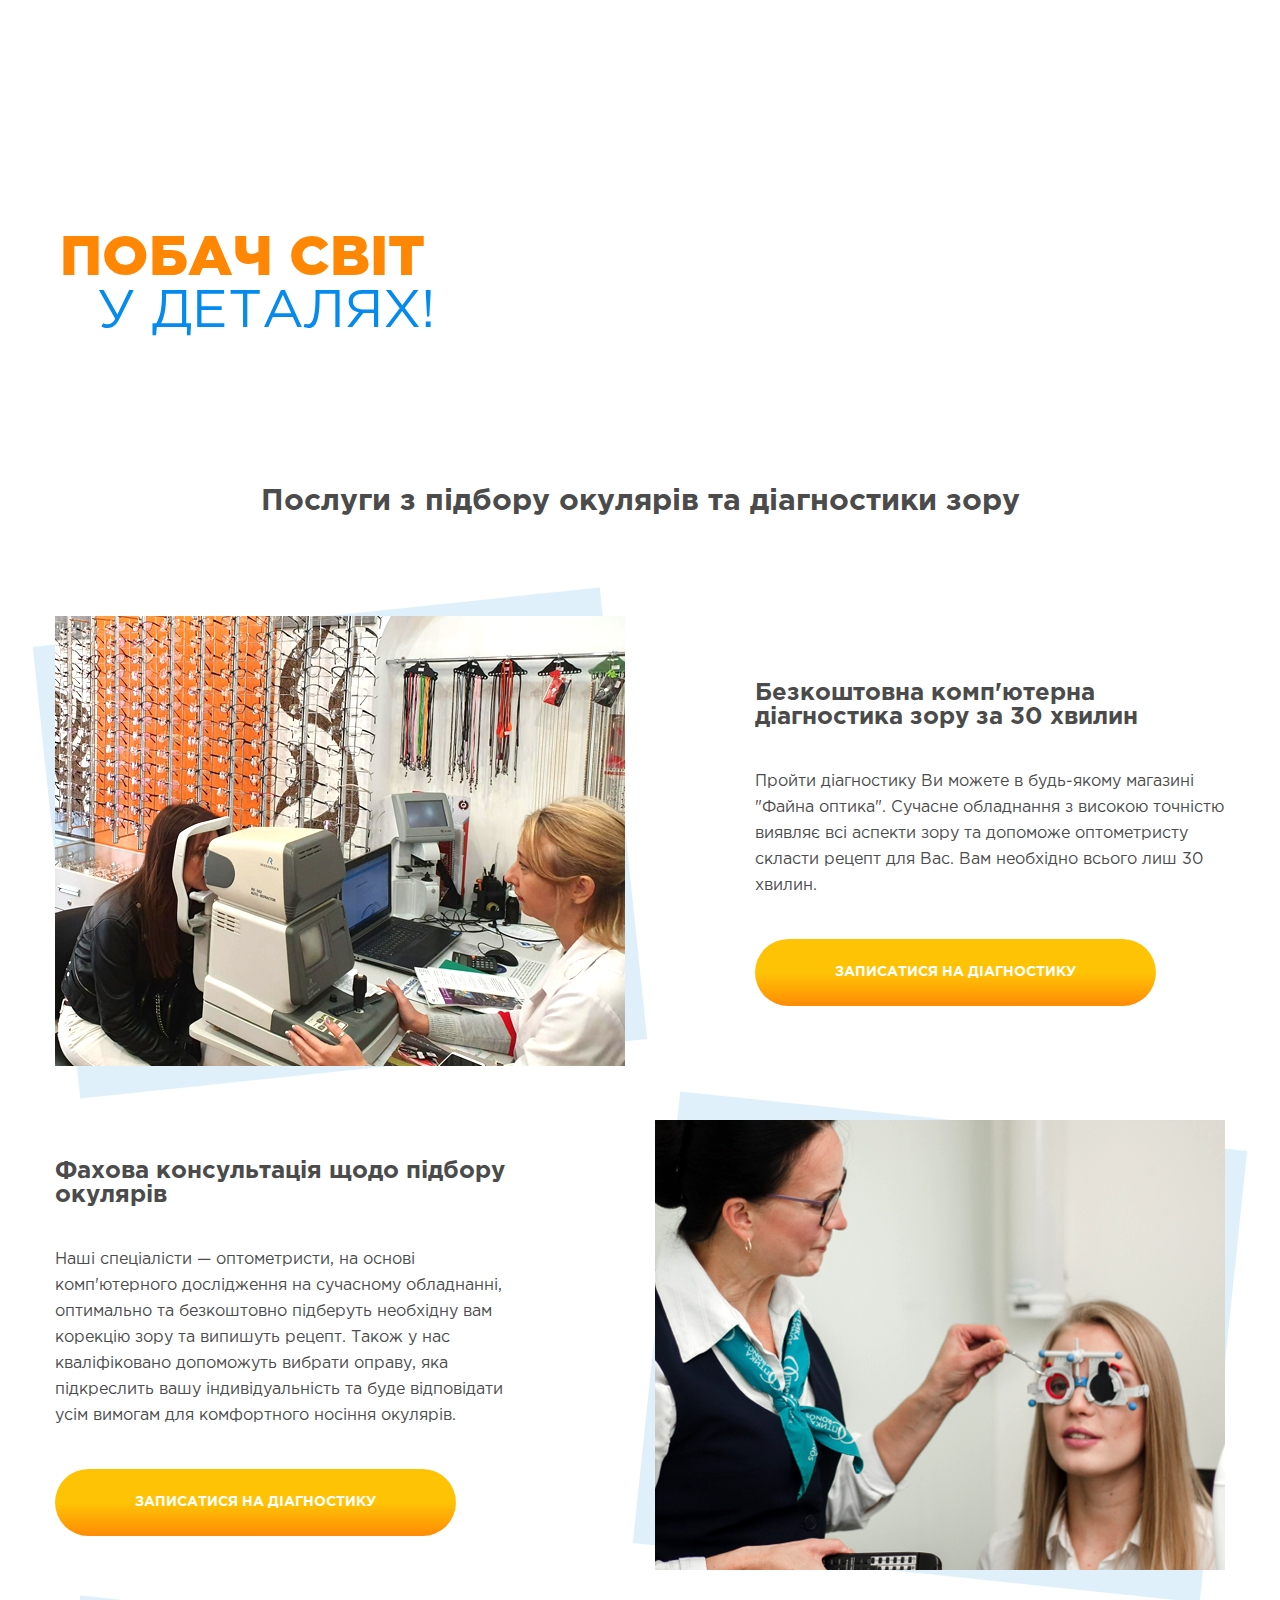
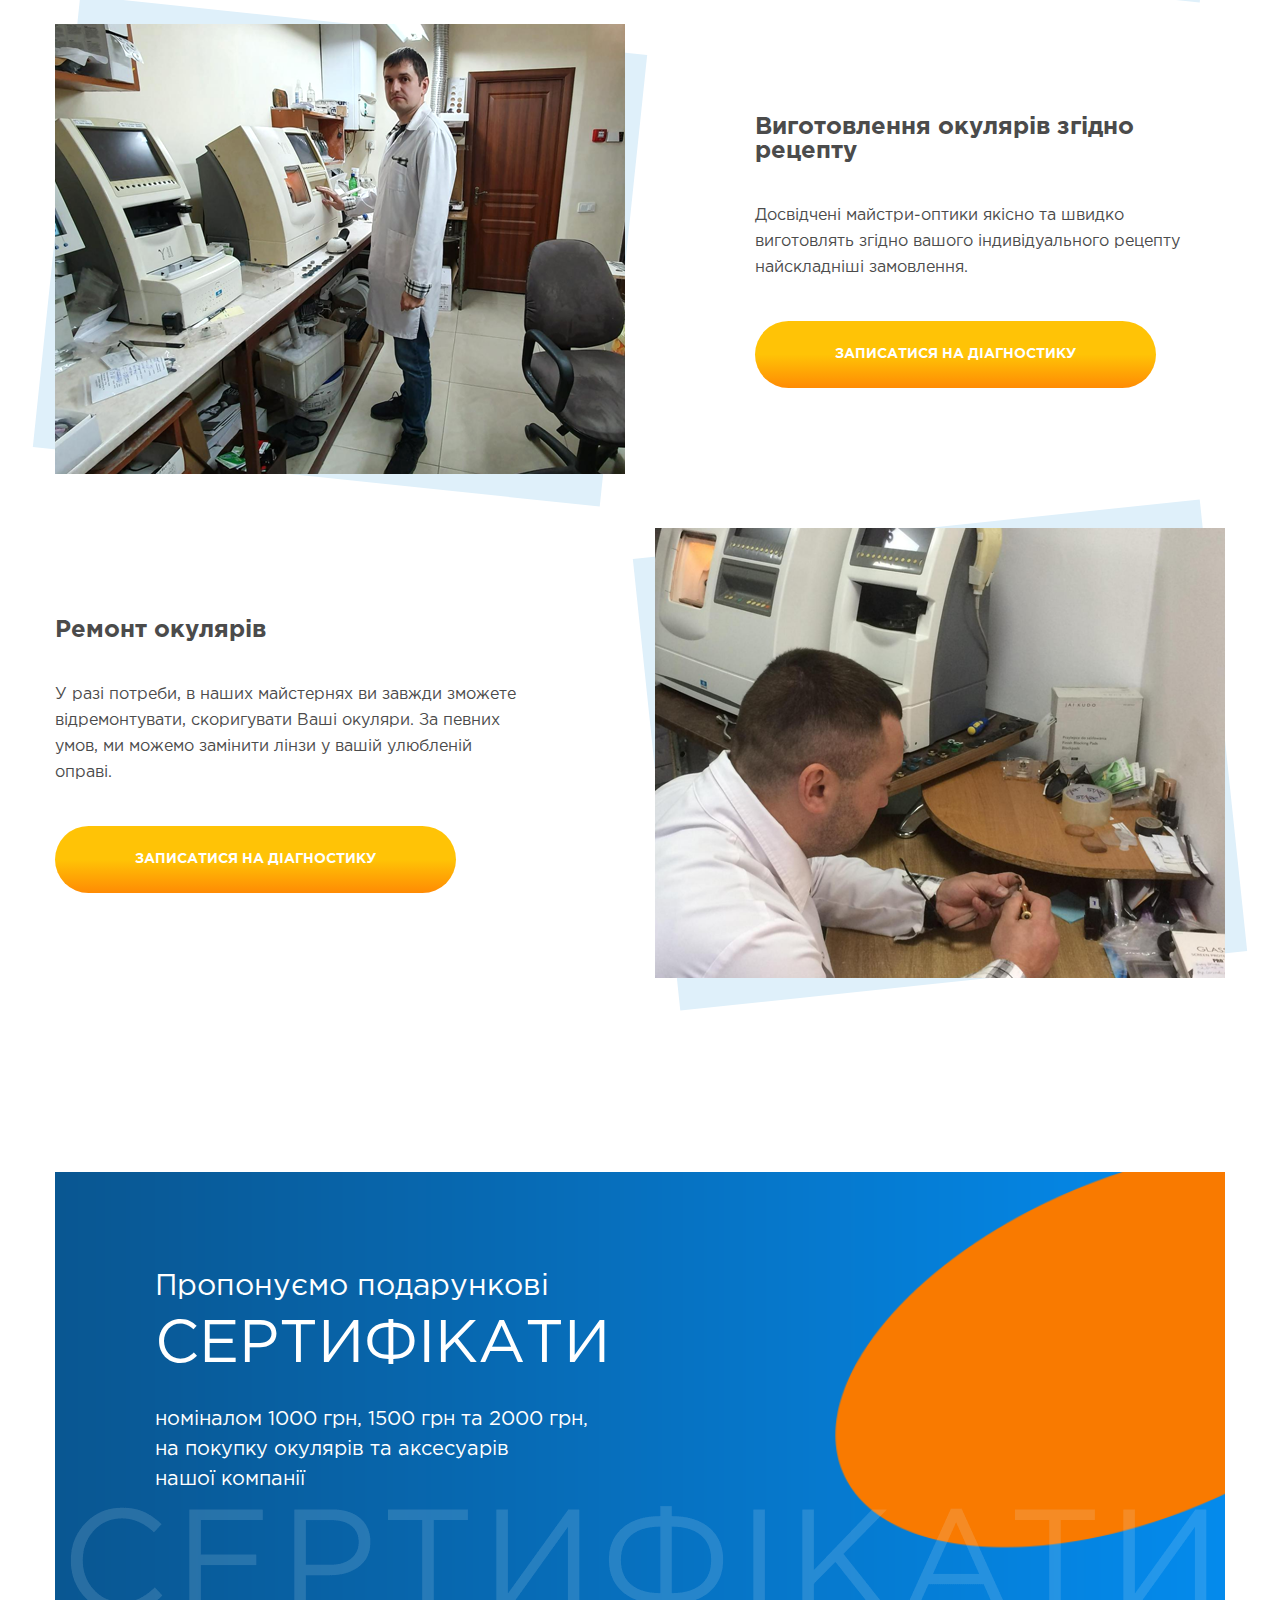
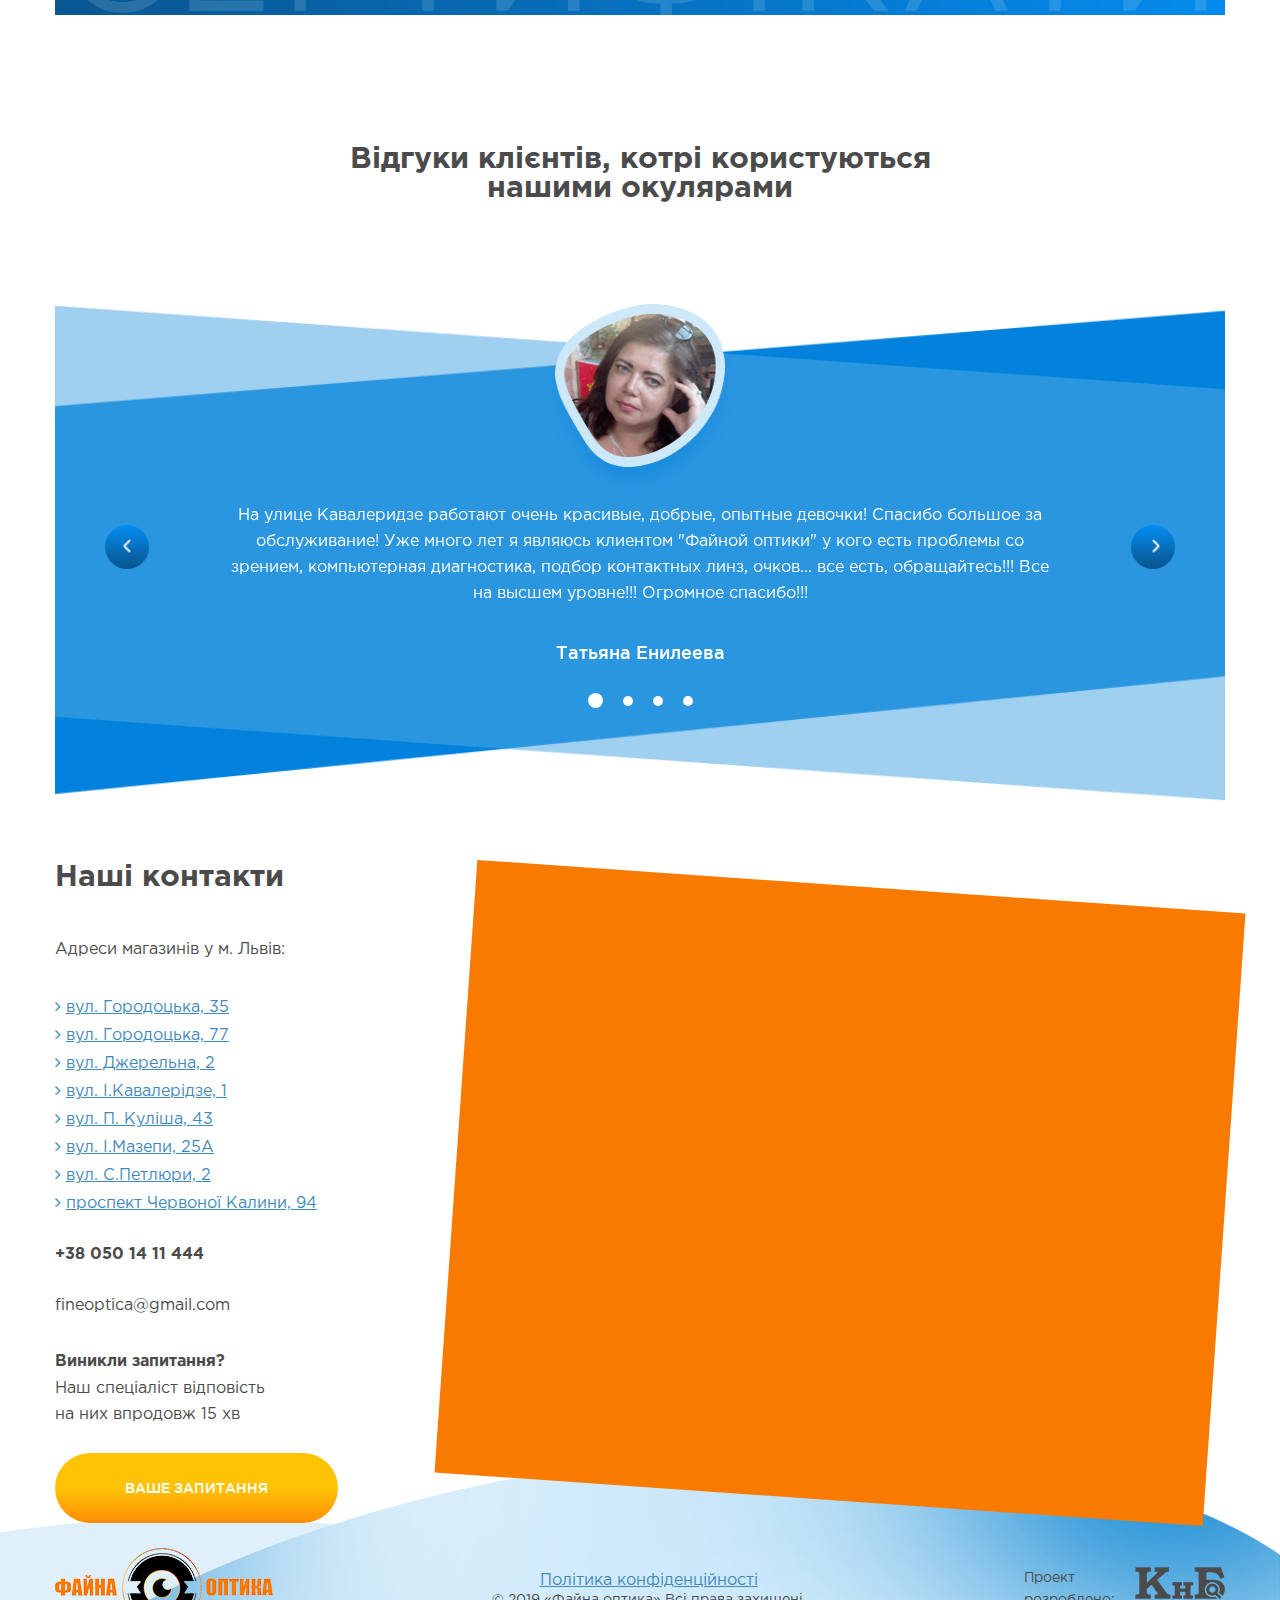
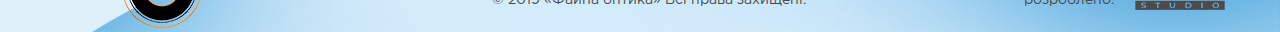
==== commit 7903a626: "3" ====
--- a/optika/index.html
+++ b/optika/index.html
@@ -21,7 +21,7 @@
 					</div>
 				</div>
 				
-				<button>Ми перетелефонуємо</button>
+				<button class="triger-form">Ми перетелефонуємо</button>
 			</div>
 			<div class="head-main">
 				<div class="main-left">
@@ -42,23 +42,20 @@
 							<p> <i class="fa fa-angle-right" aria-hidden="true"></i> Виготовлення окулярів на сучасному <br> обладнанні кваліфікованими майстрами</p>
 						</div>
 					</div>
-					<button>отримати консультацію</button>
-				</div>
-				<!-- <div class="main-woman">
-					<img src="img/woman.png" alt="Девушка">
-				</div> -->
+					<button class="triger-form">отримати консультацію</button>
+				</div>
 				<nav>
 					<ul class="menu">
-						<li><a href="#">Про нас</a></li>
-						<li><a href="#">Товари та послуги</a></li>
-						<li><a href="#">Акція</a></li>
-						<li><a href="#">Контакти</a></li>
+						<li><a href="#about">Про нас</a></li>
+						<li><a href="#services">Товари та послуги</a></li>
+						<li><a href="#stocks">Акція</a></li>
+						<li><a href="#contact">Контакти</a></li>
 					</ul>
 				</nav>
 			</div>
 		</div>
 	</div>
-	<div class="about-block">
+	<div class="about-block" id="about">
 		<div class="wrapper">
 			<h2>Більше 100 000 клієнтів вибрали окуляри <br> &laquo;Файна оптика&raquo; завдяки нашим перевагам:</h2>
 			<div class="adv-wrap">
@@ -113,7 +110,7 @@
 			<img src="img/adv4.png" alt="Девушка">
 		</div>
 	</div>
-	<div class="product-block">
+	<div class="product-block" id="services">
 		<div class="wrapper">
 			<h2>Наша продукція</h2>
 			<p class="product-txt"><b>Контактні лінзи та засоби догляду</b> від американських компаній-виробників <br>
@@ -125,42 +122,42 @@
 						<img src="img/prod1.png" alt="Продукт1">
 					</div>
 					<span>На 3 місяці</span>
-					<button>дізатися вартість</button>
+					<button class="triger-form">дізатися вартість</button>
 				</div>
 				<div class="first-slide-item">
 					<div class="product-img">
 						<img src="img/prod2.png" alt="Продукт2">
 					</div>
 					<span>На 30 днів</span>
-					<button>дізатися вартість</button>
+					<button class="triger-form">дізатися вартість</button>
 				</div>
 				<div class="first-slide-item">
 					<div class="product-img">
 						<img src="img/prod3.png" alt="Продукт3">
 					</div>
 					<span>На 14 днів</span>
-					<button>дізатися вартість</button>
+					<button class="triger-form">дізатися вартість</button>
 				</div>
 				<div class="first-slide-item">
 					<div class="product-img">
 						<img src="img/prod4.png" alt="Продукт4">
 					</div>
 					<span>Одноденні</span>
-					<button>дізатися вартість</button>
+					<button class="triger-form">дізатися вартість</button>
 				</div>
 				<div class="first-slide-item">
 					<div class="product-img">
 						<img src="img/prod4.png" alt="Продукт4">
 					</div>
 					<span>На 3 місяці</span>
-					<button>дізатися вартість</button>
+					<button class="triger-form">дізатися вартість</button>
 				</div>
 				<div class="first-slide-item">
 					<div class="product-img">
 						<img src="img/prod4.png" alt="Продукт4">
 					</div>
 					<span>На 3 місяці</span>
-					<button>дізатися вартість</button>
+					<button class="triger-form">дізатися вартість</button>
 				</div>
 			</div>	
 			<h2 class="lins">Лінзи окулярні, перевірених якістю брендів <br> з Німеччини, Італії та Польщі</h2>
@@ -215,7 +212,7 @@
 				</div>
 				
 			</div>
-			<button class="podr">
+			<button class="podr triger-form" >
 				дізнатися вартість
 			</button>
 			<h2 class="aks">Ми запропонуємо вам аксесуари та засоби догляду для забезпечення <br> довготривалого користування окулярами</h2>
@@ -223,7 +220,7 @@
 				<div class="aks-item">
 					<div class="aks-bg">
 						<span>Футляри та серветки</span>
-						<button>дізнатися вартість</button>
+						<button class="triger-form">дізнатися вартість</button>
 						<div class="aks-img">
 							<img src="img/aks1.png" alt="Продукт">
 						</div>
@@ -232,7 +229,7 @@
 				<div class="aks-item">
 					<div class="aks-bg">
 						<span>Ланцюжки</span>
-						<button>дізнатися вартість</button>
+						<button class="triger-form">дізнатися вартість</button>
 						<div class="aks-img">
 							<img src="img/aks2.png" alt="Продукт">
 						</div>
@@ -241,7 +238,7 @@
 				<div class="aks-item">
 					<div class="aks-bg">
 						<span>Спреї</span>
-						<button>дізнатися вартість</button>
+						<button class="triger-form">дізнатися вартість</button>
 						<div class="aks-img">
 							<img src="img/aks3.png" alt="Продукт">
 						</div>
@@ -250,7 +247,7 @@
 				<div class="aks-item">
 					<div class="aks-bg">
 						<span>Спреї</span>
-						<button>дізнатися вартість</button>
+						<button class="triger-form">дізнатися вартість</button>
 						<div class="aks-img">
 							<img src="img/aks3.png" alt="Продукт">
 						</div>
@@ -259,7 +256,7 @@
 				<div class="aks-item">
 					<div class="aks-bg">
 						<span>Спреї</span>
-						<button>дізнатися вартість</button>
+						<button class="triger-form">дізнатися вартість</button>
 						<div class="aks-img">
 							<img src="img/aks3.png" alt="Продукт">
 						</div>
@@ -289,7 +286,7 @@
 				<div class="serv-txt">
 					<span>Безкоштовна комп'ютерна діагностика зору за 30 хвилин</span>
 					<p>Пройти діагностику Ви можете в будь-якому магазині "Файна оптика". Сучасне обладнання з високою точністю виявляє всі аспекти зору та допоможе оптометристу скласти рецепт для Вас. Вам необхідно всього лиш 30 хвилин.</p>
-					<button>записатися на діагностику</button>
+					<button class="triger-form">записатися на діагностику</button>
 				</div>
 			</div>
 			<div class="serv-item serv-right rec-2">
@@ -297,7 +294,7 @@
 				<div class="serv-txt">
 					<span>Фахова консультація щодо підбору окулярів</span>
 					<p>Наші спеціалісти — оптометристи, на основі комп'ютерного дослідження на сучасному обладнанні, оптимально та безкоштовно підберуть необхідну вам корекцію зору та випишуть рецепт. Також у нас кваліфіковано допоможуть вибрати оправу, яка підкреслить вашу індивідуальність та буде відповідати усім вимогам для комфортного носіння окулярів.</p>
-					<button>записатися на діагностику</button>
+					<button class="triger-form">записатися на діагностику</button>
 				</div>
 				<div class="serv-img">
 					<img src="img/serv2.png" alt="Услуга">
@@ -310,7 +307,7 @@
 				<div class="serv-txt">
 					<span>Виготовлення окулярів згідно рецепту</span>
 					<p>Досвідчені майстри-оптики якісно та швидко виготовлять згідно вашого індивідуального рецепту найскладніші замовлення.</p>
-					<button>записатися на діагностику</button>
+					<button class="triger-form">записатися на діагностику</button>
 				</div>
 			</div>
 			<div class="serv-item serv-right rec-1">
@@ -318,7 +315,7 @@
 				<div class="serv-txt">
 					<span>Ремонт окулярів</span>
 					<p>У разі потреби, в наших майстернях ви завжди зможете відремонтувати, скоригувати Ваші окуляри. За певних умов, ми можемо замінити лінзи у вашій улюбленій оправі.</p>
-					<button>записатися на діагностику</button>
+					<button class="triger-form">записатися на діагностику</button>
 				</div>
 				<div class="serv-img">
 					<img src="img/serv4.png" alt="Услуга">
@@ -326,6 +323,168 @@
 			</div>
 		</div>
 	</div>
+	<div class="cert" id="stocks">
+		<div class="wrapper">
+			<div class="sert-block">
+				<span class="prop">Пропонуємо подарункові</span>
+				<span class="big">СЕРТИФІКАТИ</span>
+				<p>номіналом 1000 грн, 1500 грн та 2000 грн, <br>
+					на покупку окулярів та аксесуарів <br>
+				нашої компанії</p>
+				<img src="img/certif.png" alt="Сертификати">
+			</div>
+		</div>
+	</div>
+	<div class="reviews">
+		<div class="wrapper">
+			<h2>Відгуки клієнтів, котрі користуються <br> нашими окулярами</h2>
+			<div class="blue-wrap">
+				<div class="review-slider">
+					<div class="rev-item">
+						<div class="rev-img">
+							<img src="img/elipse.png" alt="відгук">
+							
+						</div>
+						<div class="rev-txt">
+							<p>На улице Кавалеридзе работают очень красивые, добрые, опытные девочки! Спасибо большое за обслуживание! Уже много лет я являюсь клиентом "Файной оптики" у кого есть проблемы со зрением, компьютерная диагностика, подбор контактных линз, очков...
+							все есть, обращайтесь!!! Все на высшем уровне!!! Огромное спасибо!!!</p>
+
+							<span class="name">Татьяна Енилеева</span>
+						</div>
+					</div>
+					<div class="rev-item">
+						<div class="rev-img">
+							<img src="img/elipse.png" alt="відгук">
+							
+						</div>
+						<div class="rev-txt">
+							<p>На улице Кавалеридзе работают очень красивые, добрые, опытные девочки! Спасибо большое за обслуживание! Уже много лет я являюсь клиентом "Файной оптики" у кого есть проблемы со зрением, компьютерная диагностика, подбор контактных линз, очков...
+							все есть, обращайтесь!!! Все на высшем уровне!!! Огромное спасибо!!!</p>
+
+							<span class="name">Татьяна Енилеева</span>
+						</div>
+					</div>
+					<div class="rev-item">
+						<div class="rev-img">
+							<img src="img/elipse.png" alt="відгук">
+							
+						</div>
+						<div class="rev-txt">
+							<p>На улице Кавалеридзе работают очень красивые, добрые, опытные девочки! Спасибо большое за обслуживание! Уже много лет я являюсь клиентом "Файной оптики" у кого есть проблемы со зрением, компьютерная диагностика, подбор контактных линз, очков...
+							все есть, обращайтесь!!! Все на высшем уровне!!! Огромное спасибо!!!</p>
+
+							<span class="name">Татьяна Енилеева</span>
+						</div>
+					</div>
+					<div class="rev-item">
+						<div class="rev-img">
+							<img src="img/elipse.png" alt="відгук">
+							
+						</div>
+						<div class="rev-txt">
+							<p>На улице Кавалеридзе работают очень красивые, добрые, опытные девочки! Спасибо большое за обслуживание! Уже много лет я являюсь клиентом "Файной оптики" у кого есть проблемы со зрением, компьютерная диагностика, подбор контактных линз, очков...
+							все есть, обращайтесь!!! Все на высшем уровне!!! Огромное спасибо!!!</p>
+
+							<span class="name">Татьяна Енилеева</span>
+						</div>
+					</div>
+				</div>
+			</div>
+		</div>
+	</div>
+	<div class="footer" id="contact">
+		<div class="wrapper">
+			<div class="foot-wrap">
+				<div class="footer-left">
+					<span class="our-cont">Наші контакти</span>
+					<p class="foot-adr">Адреси магазинів у м. Львів:</p>
+					<ul>
+						<li>
+							<a href="#">
+								<i class="fa fa-angle-right" aria-hidden="true"></i>вул. Городоцька, 35
+							</a>
+						</li>
+						<li>
+							<a href="#">
+								<i class="fa fa-angle-right" aria-hidden="true"></i>вул. Городоцька, 77
+							</a>
+						</li>
+						<li>
+							<a href="#">
+								<i class="fa fa-angle-right" aria-hidden="true"></i>вул. Джерельна, 2
+							</a>
+						</li>
+						<li>
+							<a href="#">
+								<i class="fa fa-angle-right" aria-hidden="true"></i>вул. І.Кавалерідзе, 1
+							</a>
+						</li>
+						<li>
+							<a href="#">
+								<i class="fa fa-angle-right" aria-hidden="true"></i>вул. П. Куліша, 43
+							</a>
+						</li>
+						<li>
+							<a href="#">
+								<i class="fa fa-angle-right" aria-hidden="true"></i>вул. І.Мазепи, 25А
+							</a>
+						</li>
+						<li>
+							<a href="#">
+								<i class="fa fa-angle-right" aria-hidden="true"></i>вул. С.Петлюри, 2
+							</a>
+						</li>
+						<li>
+							<a href="#">
+								<i class="fa fa-angle-right" aria-hidden="true"></i>проспект Червоної Калини, 94
+							</a>
+						</li>
+
+					</ul>
+					<a href="tel:+380501411444" class="tel">+38 050 14 11 444</a>
+					<a href="mailto:fineoptica@gmail.com" class="mail">fineoptica@gmail.com</a>
+					<span class="sec-quest">Виникли запитання?</span>
+					<p class="ans">Наш спеціаліст відповість <br>
+					на них впродовж 15 хв</p>
+					<button class="triger-form">ВАШЕ ЗАПИТАННЯ</button>
+				</div>
+				<div class="footer-map">
+					<iframe src="https://www.google.com/maps/embed?pb=!1m18!1m12!1m3!1d1081.8124945519555!2d24.020611217962056!3d49.84249075634539!2m3!1f0!2f0!3f0!3m2!1i1024!2i768!4f13.1!3m3!1m2!1s0x473add73f1139817%3A0x3faa4d0be1c323e8!2z0YPQuy4g0JPQvtGA0L7QtNC-0YbQutCw0Y8sIDM1LCDQm9GM0LLQvtCyLCDQm9GM0LLQvtCy0YHQutCw0Y8g0L7QsdC70LDRgdGC0YwsIDc5MDAw!5e0!3m2!1sru!2sua!4v1574251997254!5m2!1sru!2sua" width="770" height="610" frameborder="0" style="border:0;" allowfullscreen=""></iframe>
+				</div>
+			</div>
+			<div class="footer-info">
+				<div class="logo-foot">
+					<img src="img/logo.png" alt="Лого">
+				</div>
+				<div class="politika">
+					<a href="#">Політика конфіденційності</a>
+					<p>&copy; 2019 &laquo;Файна оптика&raquo; Всі права захищені.</p>
+				</div>
+				<div class="author">
+					<span>Проект <br>розроблено:</span>
+					<div class="aout-logo">
+						<a href="#"><img src="img/knb.png" alt="КнБ"></a>
+					</div>
+				</div>
+			</div>
+		</div>
+		<img class="foot-dec" src="img/footer-bg.png" alt="Декор">
+	</div>
+	<div class="modal-wind-one">
+		<form action="#" id="callback-form">
+			<h2>Заповніть форму</h2>
+			<p>і наш менеджер зв'яжеться <br> з вами протягом 15 хвилин</p>
+		
+			<input type="text" placeholder="ваше ім'я" name="name" required="">
+
+			
+			<input type="text" placeholder="Ваше телефон" name="phone" required="">
+			<input type="text" placeholder="Ваш email" name="email" required="">
+			<button type="submit" value="Перезвонить">отримати консультацію</button>
+			<div class="b-modal_close"></div>
+		</form>
+	</div>
+	<div class="overlay"></div>
 	<script src="js/jquery-3.4.1.min.js" type="text/javascript"> </script>
 	<script src="js/slick.min.js" type="text/javascript"> </script>
 	<script src="js/main.js" type="text/javascript"> </script>
--- a/optika/css/main.css
+++ b/optika/css/main.css
@@ -6,6 +6,17 @@
 	url("../fonts/GothamProMedium.ttf") format("truetype");
 	font-style: normal;
 	font-weight: 500;
+}
+
+
+@font-face {
+	font-family: "GothamPro";
+	src: url("../fonts/GothamProRegular.eot");
+	src: url("../fonts/GothamProRegular.eot?#iefix")format("embedded-opentype"),
+	url("../fonts/GothamProRegular.woff") format("woff"),
+	url("../fonts/GothamProRegular.ttf") format("truetype");
+	
+	font-weight: 400;
 }
 
 @font-face {
@@ -210,6 +221,7 @@
 	text-align: right;
 	font-size: 16px;
 	margin-bottom: 17px;
+	font-weight: 500;
 }
 
 .main {
@@ -749,3 +761,483 @@
 	-ms-transform: rotate(6deg);
 	transform: rotate(6deg);
 }
+
+.cert .wrapper {
+	margin: 0 auto;
+	padding-top: 140px;
+}
+
+.cert  .sert-block {
+	background: url('../img/cert-bg.png') center no-repeat;
+	background-size: cover;
+	padding: 100px;
+	color: #fff;
+	font-weight: 400;
+	position: relative;
+	padding-bottom: 121px;
+}
+
+.cert  .sert-block:after {
+	position: absolute;
+	content: '';
+	display: block;
+	right: -216px;
+	top: -195px;
+	width: 886px;
+	height: 764px;
+	background: url('../img/sert-after.png') center no-repeat;
+	background-size: cover;
+}
+
+
+.sert-block span {
+	display: block;
+	
+}
+
+
+.sert-block .prop {
+	font-size: 30px;
+	margin-bottom: 15px;
+}
+
+.sert-block .big {
+	font-size: 60px;
+}
+
+.sert-block p {
+	font-size: 20px;
+	line-height: 30px;
+	margin-top: 30px;
+}
+
+
+.cert  .sert-block img {
+	position: absolute;
+	bottom:0;
+	left:15px;
+}
+
+
+.reviews .wrapper {
+	margin: 0 auto;
+	padding-top: 130px;
+	text-align: center;
+}
+
+.reviews .wrapper h2 {
+	text-align: center;
+	font-size: 30px;
+	font-weight: 700;
+	color: #4b4b4b;
+	margin-bottom: 100px;
+}
+
+
+.blue-wrap {
+	width: 100%;
+	height: 500px;
+	position: relative;
+}
+
+.blue-wrap:before {
+	display: block;
+	position: absolute;
+	content: '';
+	width: 100%;
+	height:100%;
+	background: url('../img/blue-main.png') center no-repeat;
+	background-size: cover;
+	left:0;
+	top:0;
+	z-index: -1;
+}
+
+.blue-wrap:after {
+	display: block;
+	position: absolute;
+	content: '';
+	z-index: -1;
+	width: 100%;
+	left:0;
+	top:0;
+	height:100%;
+	background: url('../img/second-bg.png') center no-repeat;
+	background-size: cover;
+}
+
+.rev-txt {
+	color: #fff;
+}
+
+.rev-item {
+	width: 770px;
+	margin: 0 auto;
+}
+
+.rev-txt p {
+	font-size: 16px;
+	font-weight: 400;
+	line-height: 26px;
+}
+
+
+.rev-txt .name {
+	font-size: 18px;
+	display: block;
+	margin-top: 35px;
+	font-weight: 500;
+}
+
+.rev-img img {
+	width: 200px;
+	height: 200px;
+}
+
+.rev-img {
+	width: 200px;
+	height: 200px;
+	margin: 0 auto;
+}
+
+.rev-txt {
+	max-width: 830px;
+	margin: 0 auto;
+}
+
+.review-slider .slick-prev, .review-slider .slick-next{
+	top:244px;
+}
+
+
+.review-slider  .slick-prev {
+	left: 50px;
+}
+
+
+.review-slider  .slick-next {
+	right: 50px;
+}
+
+.review-slider .slick-dots li {
+	background: #fff;
+	border-radius: 50%;
+	width: 10px;
+	height: 10px;
+	margin: 0 10px;
+}
+
+.slick-dots li.slick-active button:before {
+	display: none;
+}
+
+.slick-dots li button:before {
+	display: none;
+}
+
+.review-slider .slick-dots .slick-active {
+	width: 15px;
+	height: 15px;
+}
+
+.review-slider .slick-dots {
+	display: -moz-flex;
+	display: -ms-flex;
+	display: -o-flex;
+	display: -webkit-box;
+	display: -ms-flexbox;
+	display: flex;
+	-webkit-box-pack: center;
+	    -ms-flex-pack: center;
+	        justify-content: center;
+	-ms-align-items: center;
+	-webkit-box-align: center;
+	    -ms-flex-align: center;
+	        align-items: center;
+	bottom: -46px;
+}
+
+.footer {
+	position: relative;
+}
+
+.foot-dec {
+	position: absolute;
+	bottom:0;
+	left:0;
+	width: 100%;
+	z-index: -2;
+}
+
+.footer .wrapper {
+	margin: 0 auto;
+	color: #4b4b4b;
+	padding-top: 60px;
+}
+
+.foot-wrap {
+	display: -moz-flex;
+	display: -ms-flex;
+	display: -o-flex;
+	display: -webkit-box;
+	display: -ms-flexbox;
+	display: flex;
+	-webkit-box-pack: justify;
+	    -ms-flex-pack: justify;
+	        justify-content: space-between;
+	-ms-align-items: center;
+	-webkit-box-align: center;
+	    -ms-flex-align: center;
+	        align-items: center;
+}
+
+.footer-left .our-cont {
+	font-size: 30px;
+	font-weight: 700;
+	margin-bottom: 50px;
+	display: block;
+}
+
+.foot-adr {
+	font-size: 16px;
+	margin-bottom: 40px;
+}
+
+.footer-left ul li a {
+	color: #3f8abc;
+	text-decoration: underline;
+}
+
+.footer-left ul li {
+	list-style: none;
+	margin-bottom: 10px;
+}
+
+.footer-left ul li a i {
+	margin-right: 5px;
+}
+
+.tel {
+	display: block;
+	font-size: 16px;
+	font-weight: 700;
+	color: #4b4b4b;
+	margin-top: 35px;
+}
+
+.mail {
+	display: block;
+	margin-top: 35px;
+	color: #4b4b4b;
+}
+
+.sec-quest {
+	margin-top: 40px;
+	font-weight: 700;
+	display: block;
+}
+
+.ans {
+	font-size: 16px;
+	line-height: 26px;
+	margin-top: 6px;
+}
+
+.footer-left button {
+	border: none;
+	display: block;
+	background: rgb(255,195,6);
+	background: -o-linear-gradient(rgba(255,195,6,1) 50%, rgba(255,139,4,1) 100%);
+	background: -webkit-gradient(linear, left top, left bottom, color-stop(50%, rgba(255,195,6,1)), to(rgba(255,139,4,1)));
+	background: linear-gradient(rgba(255,195,6,1) 50%, rgba(255,139,4,1) 100%);
+	padding: 27px 70px;
+	color: #fff;
+	font-weight: 500;
+	text-transform: uppercase;
+	cursor: pointer;
+	font-size: 14px;
+	border-radius: 35px;
+	margin-top: 25px;
+}
+
+.footer-map {
+	position: relative;
+}
+
+.footer-map:before {
+	position: absolute;
+	display: block;
+	content: '';
+	top: 0;
+	-webkit-transform: rotate(4deg);
+	    -ms-transform: rotate(4deg);
+	        transform: rotate(4deg);
+	left: 0;
+	width: 100%;
+	z-index: -1;
+	height: 100%;
+	background: #f97a00;
+}
+
+.footer-info {
+	display: -moz-flex;
+	display: -ms-flex;
+	display: -o-flex;
+	display: -webkit-box;
+	display: -ms-flexbox;
+	display: flex;
+	-ms-align-items: center;
+	-webkit-box-align: center;
+	    -ms-flex-align: center;
+	        align-items: center;
+	-webkit-box-pack: justify;
+	    -ms-flex-pack: justify;
+	        justify-content: space-between;
+	margin-top: 25px;
+}
+
+.author {
+	display: -moz-flex;
+	display: -ms-flex;
+	display: -o-flex;
+	display: -webkit-box;
+	display: -ms-flexbox;
+	display: flex;
+}
+
+.author span {
+	display: block;
+}
+
+.politika {
+	text-align: center;
+}
+
+.politika a {
+	color: #3f8abc;
+	text-decoration: underline;
+	display: block;
+	margin-bottom: 5px;
+}
+
+.politika p {
+	font-size: 14px;
+	color: #4b4b4b;
+
+}
+
+.author span {
+	font-size: 14px;
+	line-height: 22px;
+	margin-right: 20px;
+}
+
+
+.modal-wind-one {
+	background: #fff;
+	text-align: center;
+	max-width: 372px;
+	position: fixed;
+	top: 50%;
+	left: 50%;
+	-webkit-transform: translateX(-50%) translateY(-50%);
+	-ms-transform: translateX(-50%) translateY(-50%);
+	transform: translateX(-50%) translateY(-50%);
+	z-index: 100;
+	padding: 50px 50px;  
+	border: 3px solid #2580b7;
+	border-radius: 5px; 
+	display: none;
+}
+
+.modal-wind-one h2 {
+	font-size: 34px;
+	color: #4b4b4b;
+	font-weight: 700;
+	margin-bottom: 10px;
+}
+
+
+.modal-wind-one p {
+	font-size: 16px;
+	line-height: 26px;
+	margin-bottom: 50px;
+}
+
+.modal-wind-one input {
+	display: block;
+	margin-left: auto;
+	margin-right: auto;
+	display: block;
+    padding: 25px 20px;
+    border: 1px solid #aaaaaa;
+    border-radius: 30px;
+    width: 270px;
+    color: black;
+    -webkit-box-sizing: border-box;
+    box-sizing: border-box;
+    margin-bottom: 10px;
+    text-transform: uppercase;
+    text-align: center;
+}
+
+
+::-webkit-input-placeholder {
+	color: black;
+	font:12px 'GothamPro', sans-serif;
+	font-weight: 700;
+}
+:-moz-placeholder {
+	color: black;
+	font:12px 'GothamPro', sans-serif;
+	font-weight: 700;
+}
+.placeholder {
+	color: black;
+	font:12px 'GothamPro', sans-serif;
+	font-weight: 700;
+}
+
+.modal-wind-one button {
+	border: none;
+    display: block;
+    background: rgb(255,195,6);
+    background: -o-linear-gradient(rgba(255,195,6,1) 50%, rgba(255,139,4,1) 100%);
+    background: -webkit-gradient(linear, left top, left bottom, color-stop(50%, rgba(255,195,6,1)), to(rgba(255,139,4,1)));
+    background: linear-gradient(rgba(255,195,6,1) 50%, rgba(255,139,4,1) 100%);
+    padding: 27px 31px;
+    color: #fff;
+    font-weight: 500;
+    text-transform: uppercase;
+    cursor: pointer;
+    font-size: 14px;
+    border-radius: 35px;
+    margin: 0 auto;
+
+}
+
+.overlay {
+    background-color: rgb(0, 0, 0);
+    opacity: 0.6;
+    position: fixed;
+    left: 0;
+    top: 0;
+    right: 0;
+    bottom: 0;
+    z-index: 99;
+    cursor: pointer;
+    display: none;
+}
+
+
+.b-modal_close {
+    background: url(../img/shape.png) no-repeat center center;
+    width: 15px;
+    background-size: 100% 100%;
+    height: 15px;
+    cursor: pointer;
+    z-index: 400;
+    position: absolute;
+    right: 15px;
+    top: 15px;
+}--- a/optika/css/media.css
+++ b/optika/css/media.css
@@ -4,6 +4,12 @@
 	}
 	.product-block {
 		padding-top: 0;
+	}
+}
+
+@media screen and (max-width: 1640px) {
+	.cert .sert-block:after {
+		display: none;
 	}
 }
 
@@ -30,6 +36,12 @@
 	}
 	.video-info {
 		margin-bottom: 30px;
+	}
+}
+
+@media screen and (max-width: 1179px) {
+	.cert .sert-block img {
+		display: none;
 	}
 }
 
@@ -65,6 +77,17 @@
 	}
 }
 
+@media screen and (max-width: 1171px) {
+	.foot-wrap {
+		-ms-flex-wrap:wrap;
+		    flex-wrap:wrap;
+	}
+
+	.footer-left {
+		margin-bottom: 60px;
+	}
+}
+
 @media screen and (max-width: 1093px) {
 	.last-adv {
 		-webkit-box-pack: justify;
@@ -102,8 +125,23 @@
 	}
 } 
 
-@media screen and (max-width: 1070px) {
-
+@media screen and (max-width: 1082px) {
+	.footer-map {
+		margin: 0 auto;
+	}
+}
+
+@media screen and (max-width: 1055px) {
+	.rev-txt {
+		max-width: 100%;
+	}
+	.review-slider .slick-prev, .review-slider .slick-next {
+		top: 400px;
+	}
+
+	.review-slider .slick-dots {
+		display: none !important;
+	}
 }
 
 @media screen and (max-width: 1008px) {
@@ -134,6 +172,14 @@
 	.aks-slider .slick-prev {
 		left: 40%;
 	}
+
+	.reviews .wrapper h2 {
+		margin-bottom: 60px;
+	}
+
+	.reviews .wrapper {
+		padding-top: 70px;
+	}
 } 
 
 @media screen and (max-width: 912px) {
@@ -149,6 +195,10 @@
 		flex-wrap: wrap;
 		-ms-flex-pack: distribute;
 		justify-content: space-around;
+	}
+
+	.cert .sert-block {
+		padding: 35px;
 	}
 }
 
@@ -156,9 +206,28 @@
 	.video-wrap iframe {
 		max-width: 100%;
 	}
-}
-
-
+
+	.reviews h2 br {	
+		display: none;
+	}
+}
+
+@media screen and (max-width: 831px) {
+	.footer-info {
+		-ms-flex-wrap: wrap;
+		    flex-wrap: wrap;
+		-ms-flex-pack: distribute;
+		    justify-content: space-around;
+	}
+
+	.footer-map  {
+		width: 100%;
+	}
+
+	.footer-map iframe {
+		width: 100%;
+	}
+}
 
 @media screen and (max-width: 806px) {
 	.menu {
@@ -219,8 +288,40 @@
 	.main-items .main-item p br {
 		display: none;
 	}
-}
-
+
+	.blue-wrap {
+		background: #0282dc;
+		height: auto;
+		padding-top:20px;
+		padding-bottom:20px;
+	}
+}	
+
+
+@media screen and (max-width: 577px) {
+	.sert-block .big {
+		font-size: 34px;
+	}
+
+	.sert-block p br {
+		display: none;
+	}
+
+	.cert .sert-block {
+		padding: 15px;
+	}
+
+	.cert .wrapper {
+		padding-top: 40px;
+	}
+}
+
+@media screen and (max-width: 561px) {
+	.politika {
+		margin-top: 20px;
+		margin-bottom: 20px;
+	}
+}
 
 @media screen and (max-width: 536px) {
 	.video-info span {
@@ -229,6 +330,15 @@
 	.video-info p {
 		font-size: 36px;
 	}
+	
+	.review-slider .slick-prev, .review-slider .slick-next {
+		top: auto !important;
+		bottom: -120px;
+	}
+
+	.review-slider .slick-dots {
+		display: none;
+	}
 } 
 
 @media screen and (max-width: 512px) {
@@ -237,6 +347,14 @@
 	}
 	.slider-first .slick-prev, .second-slider .slick-prev, .aks-slider .slick-prev {
 		left: 30%;
+	}
+
+	.modal-wind-one {
+		padding: 25px;
+	}
+
+	.modal-wind-one button {
+		padding: 27px 25px;
 	}
 }
 
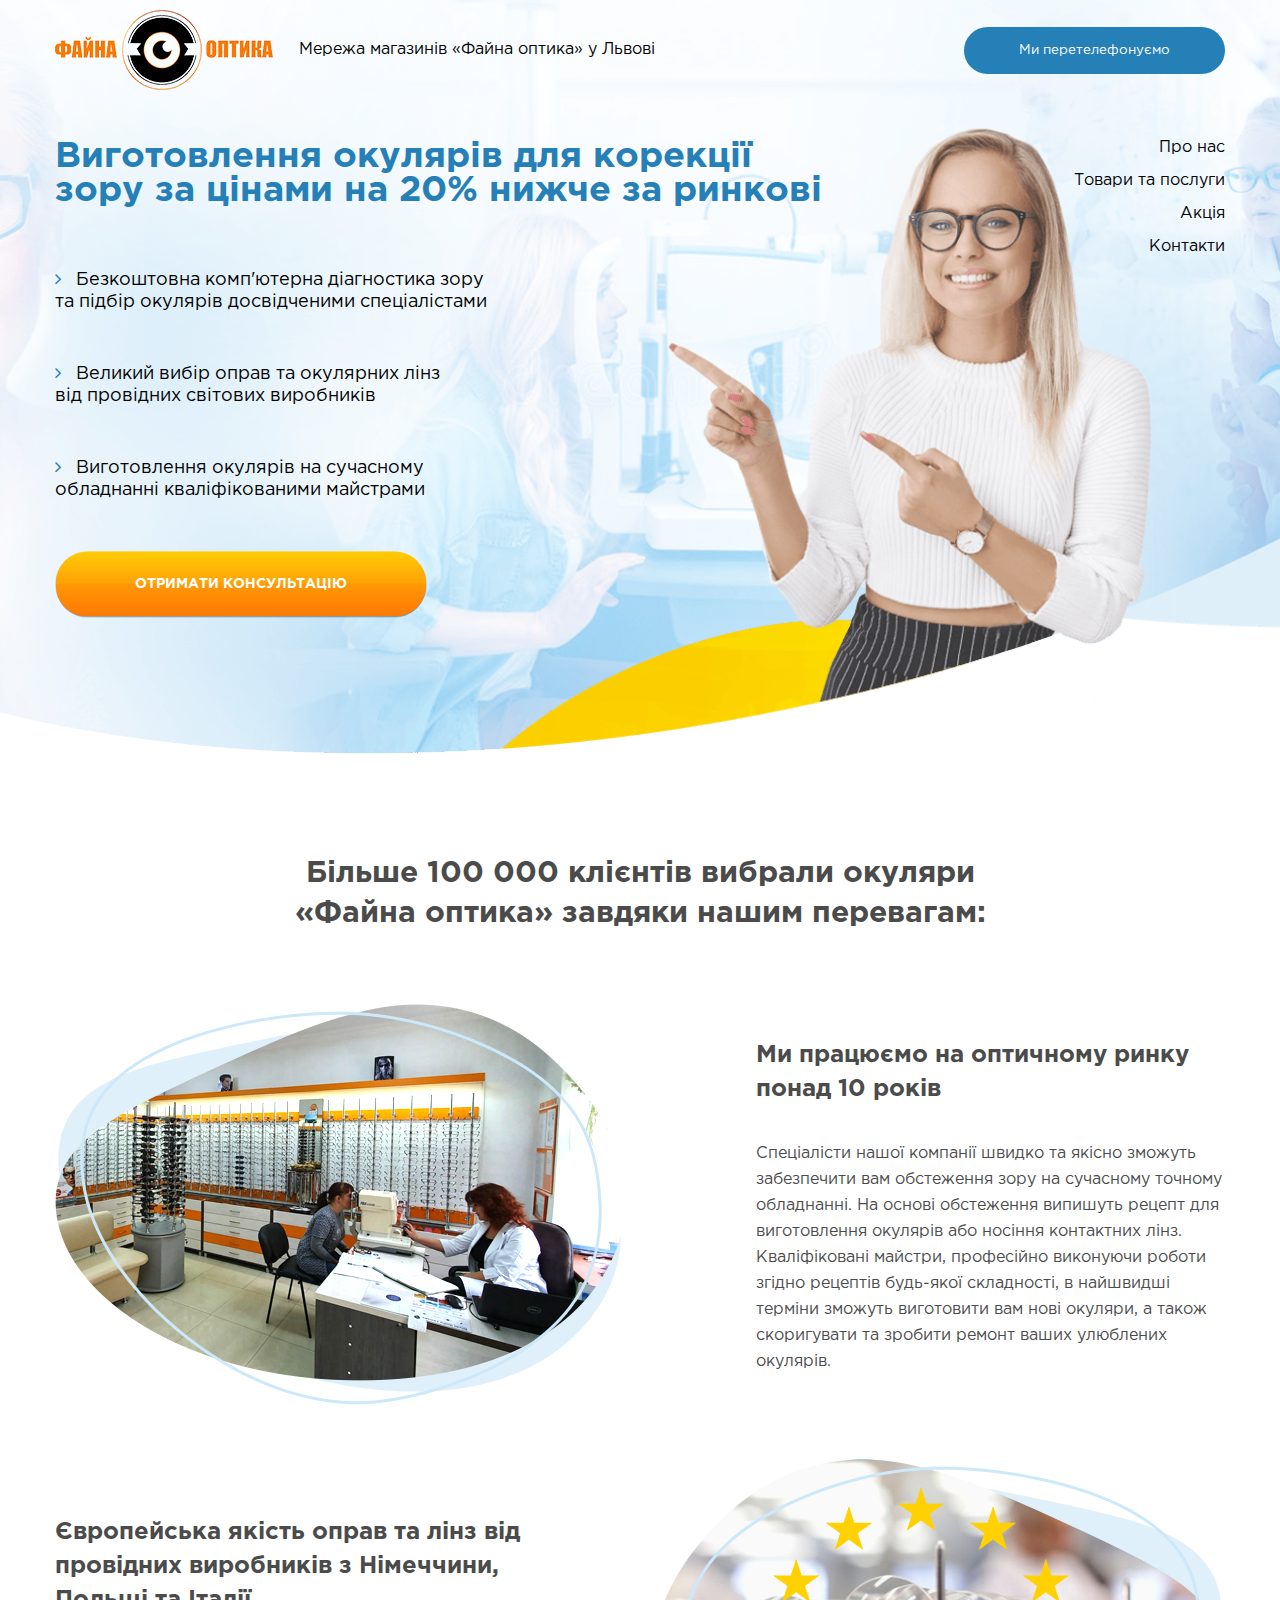
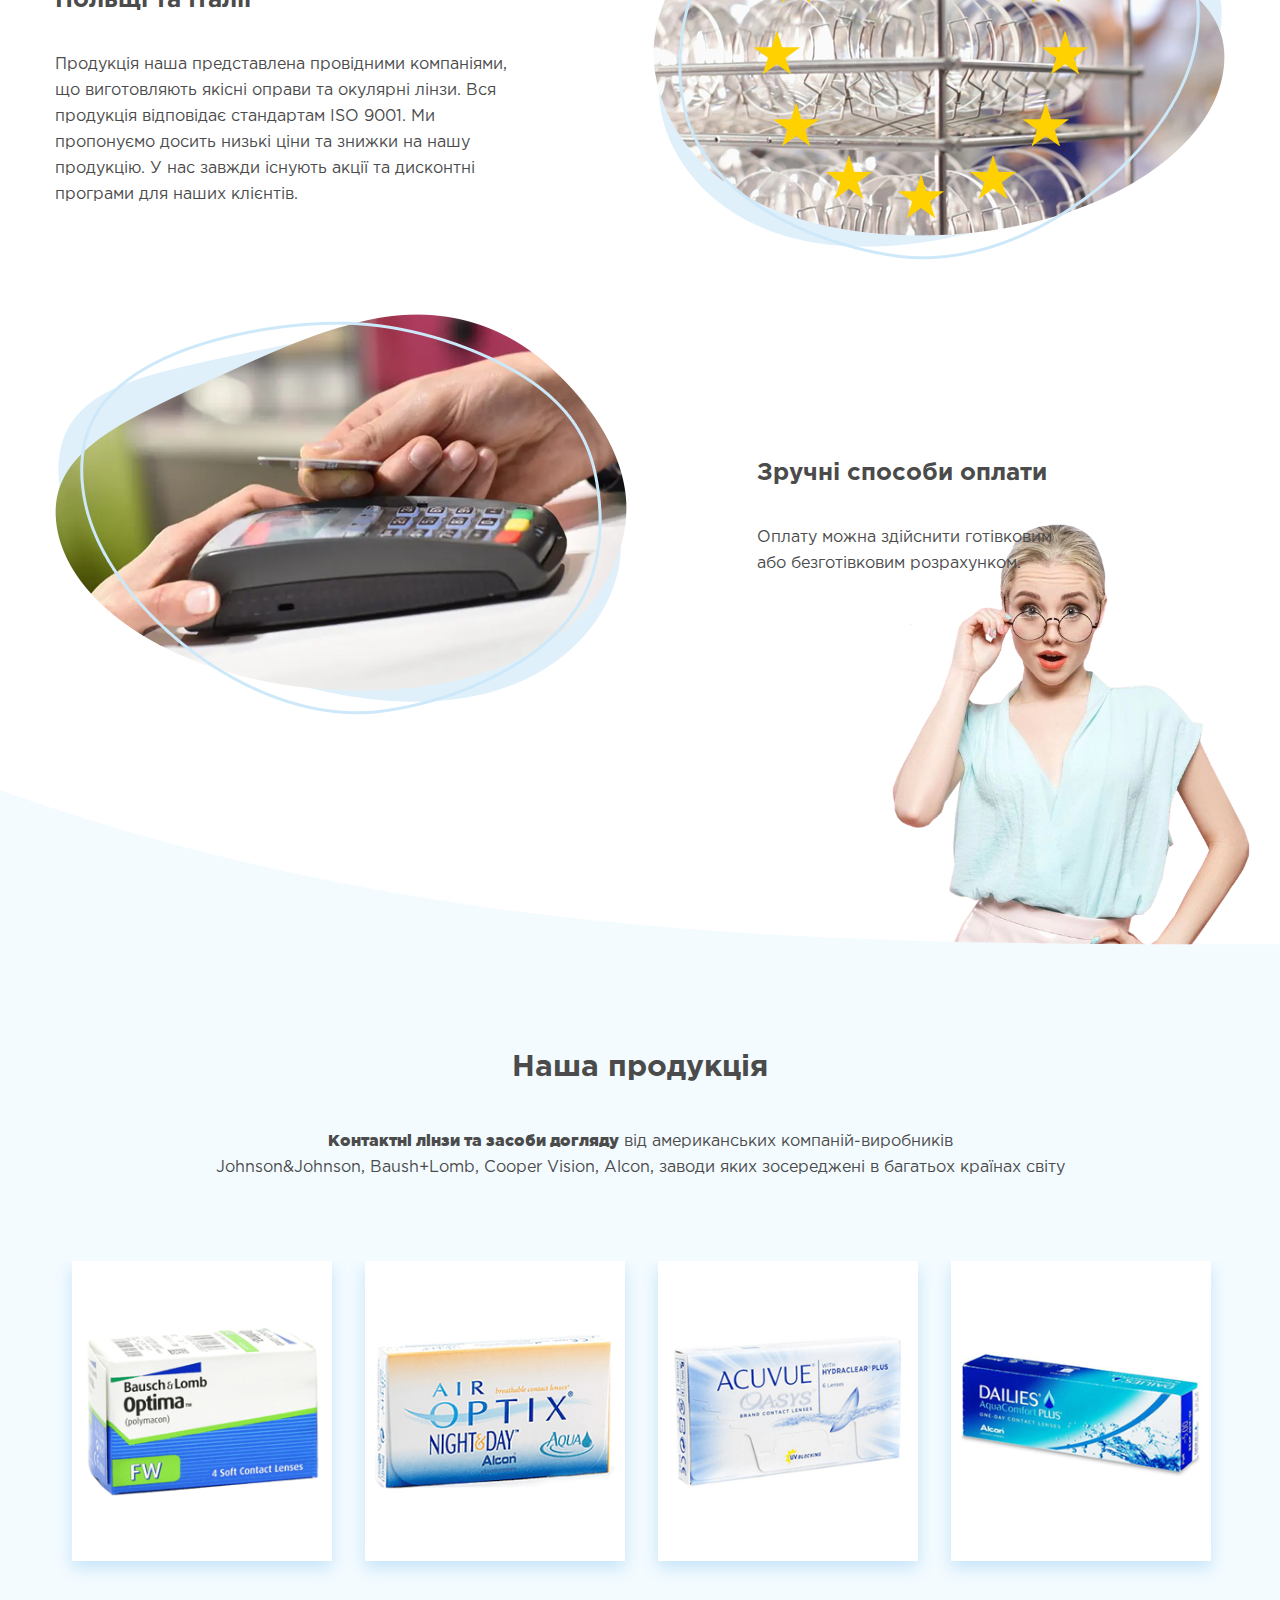
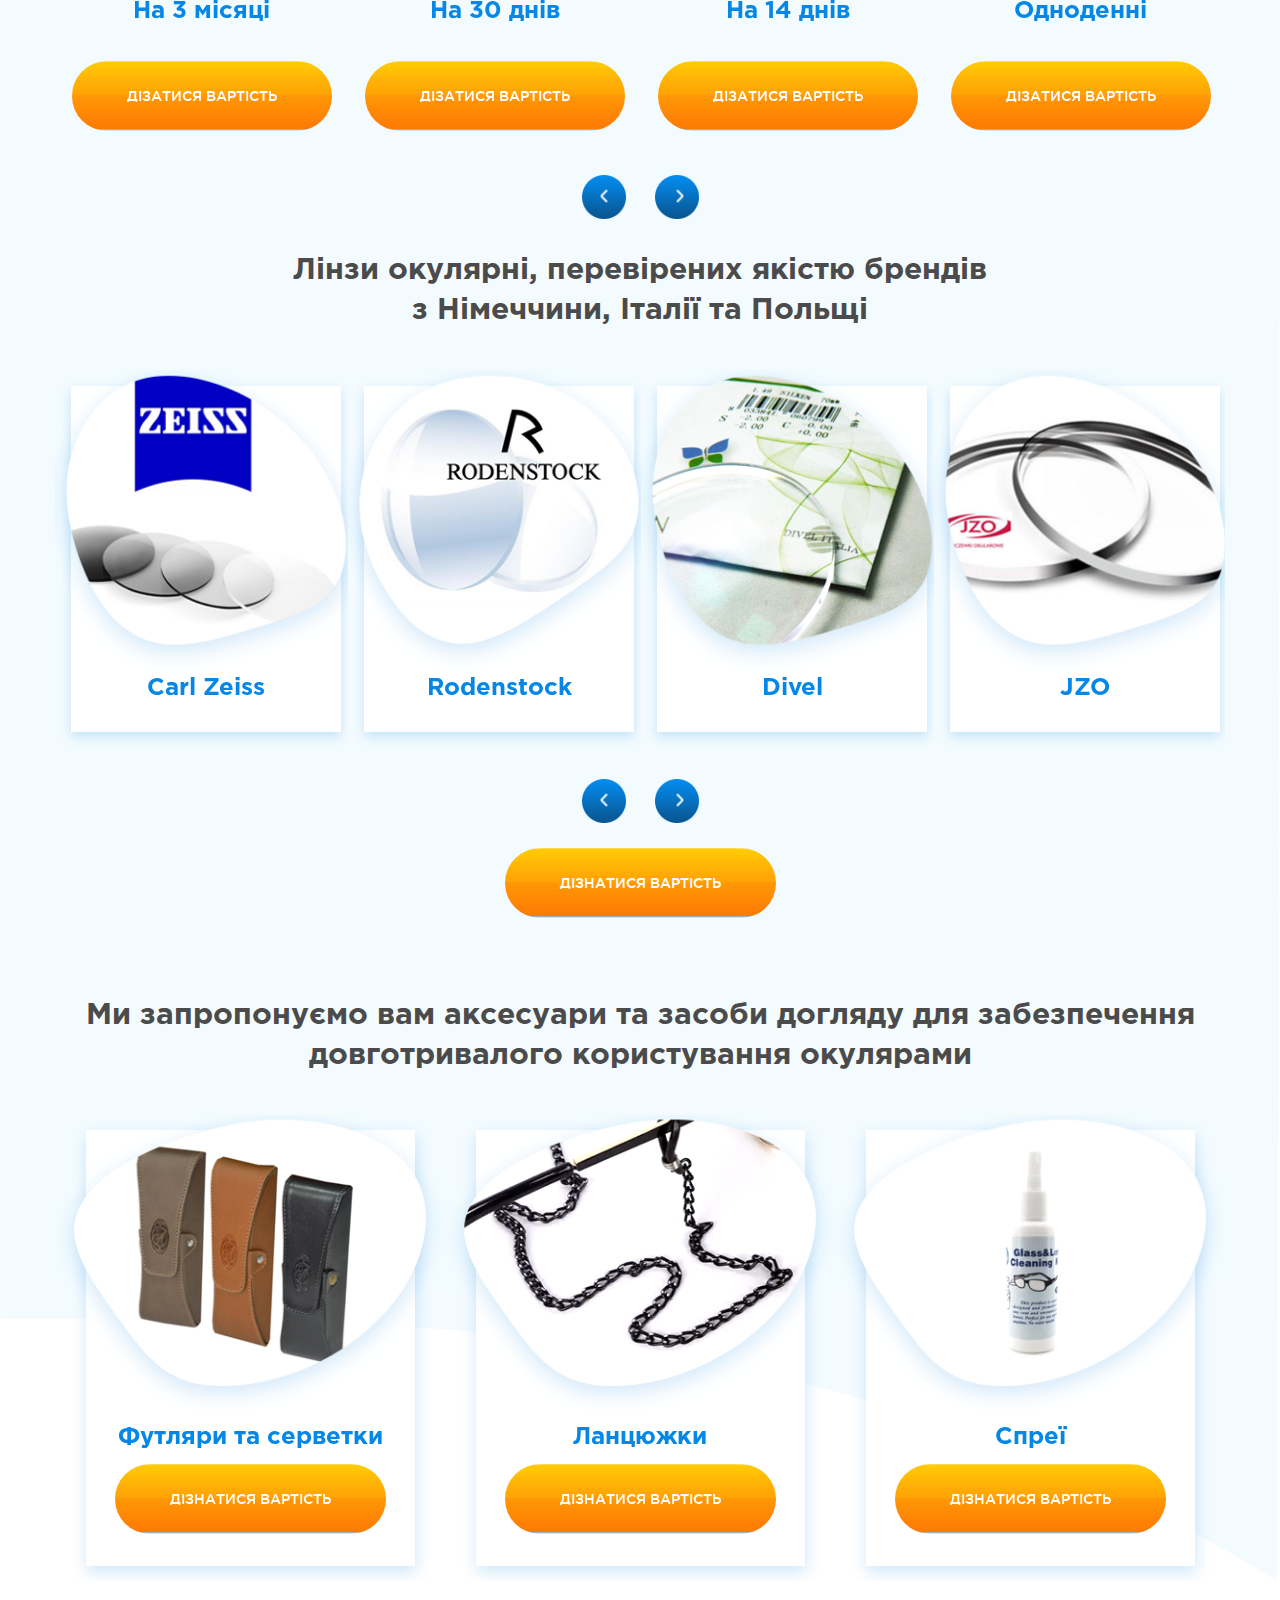
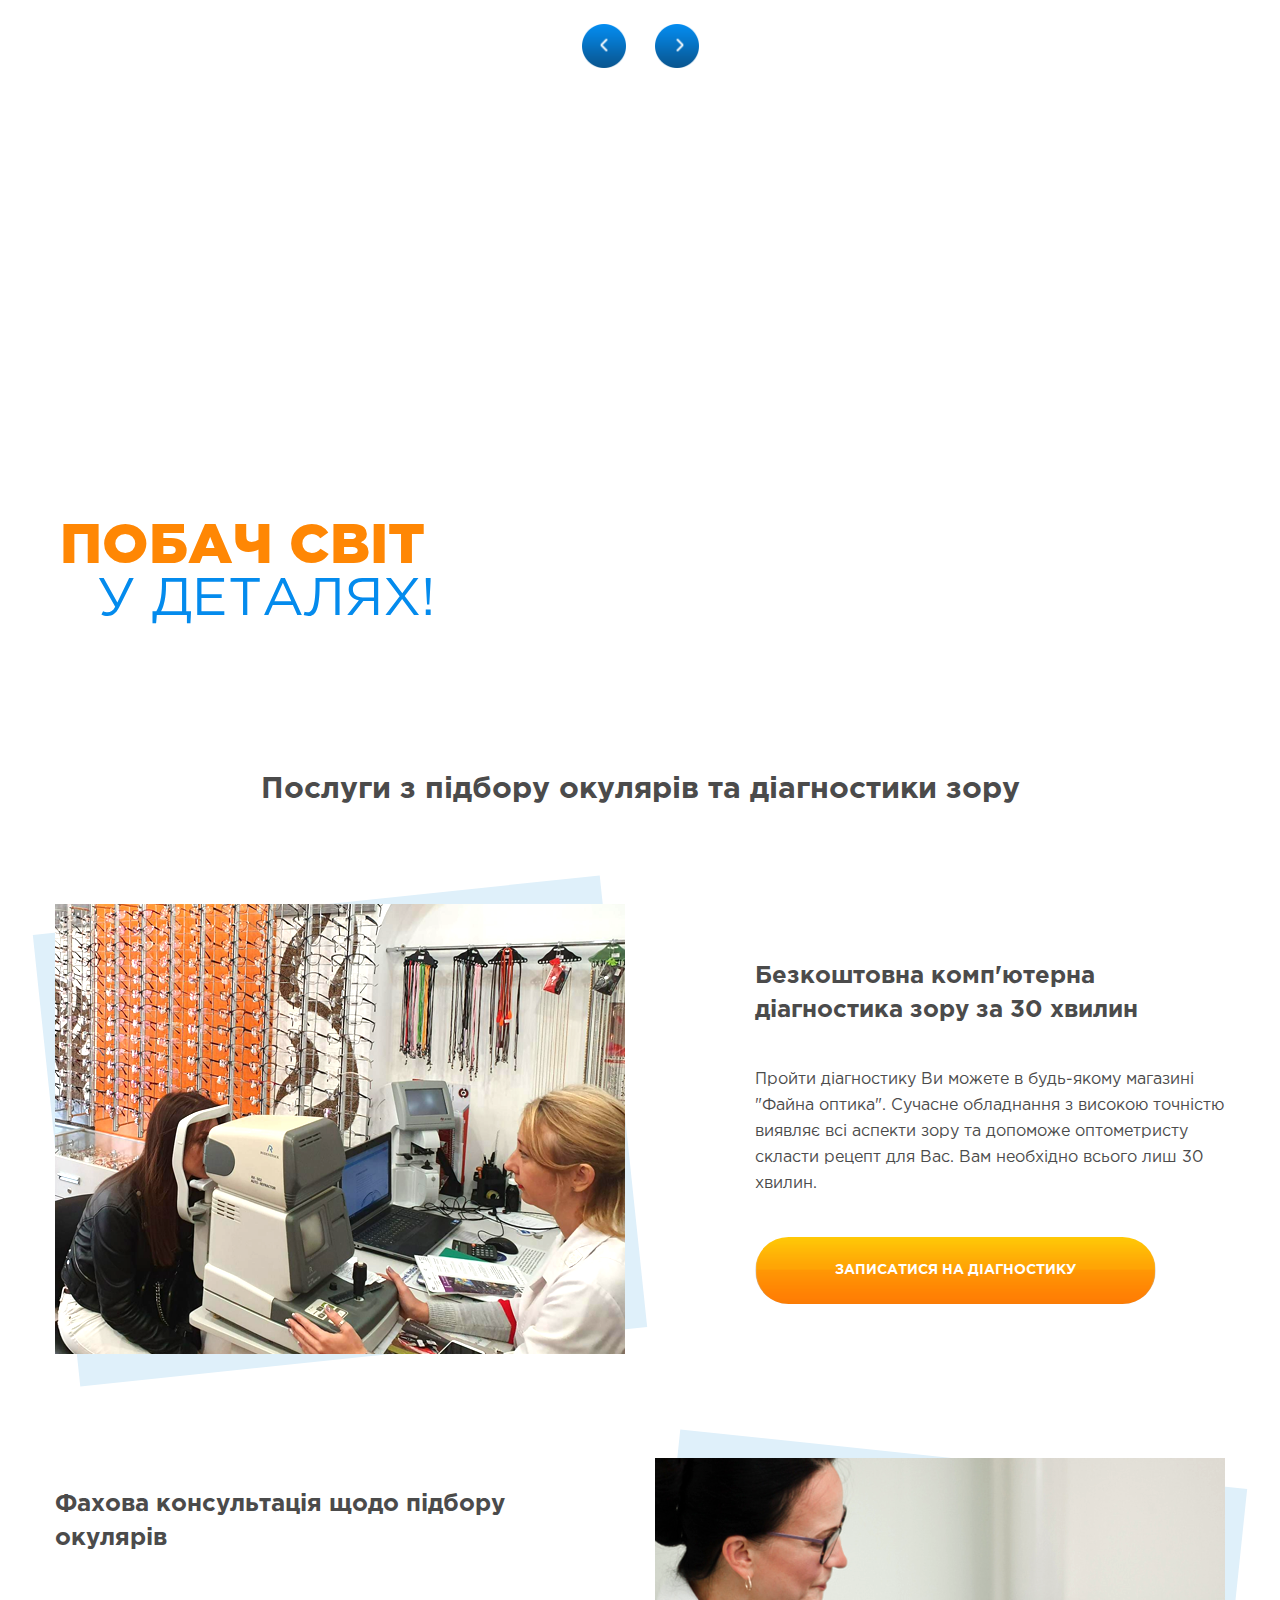
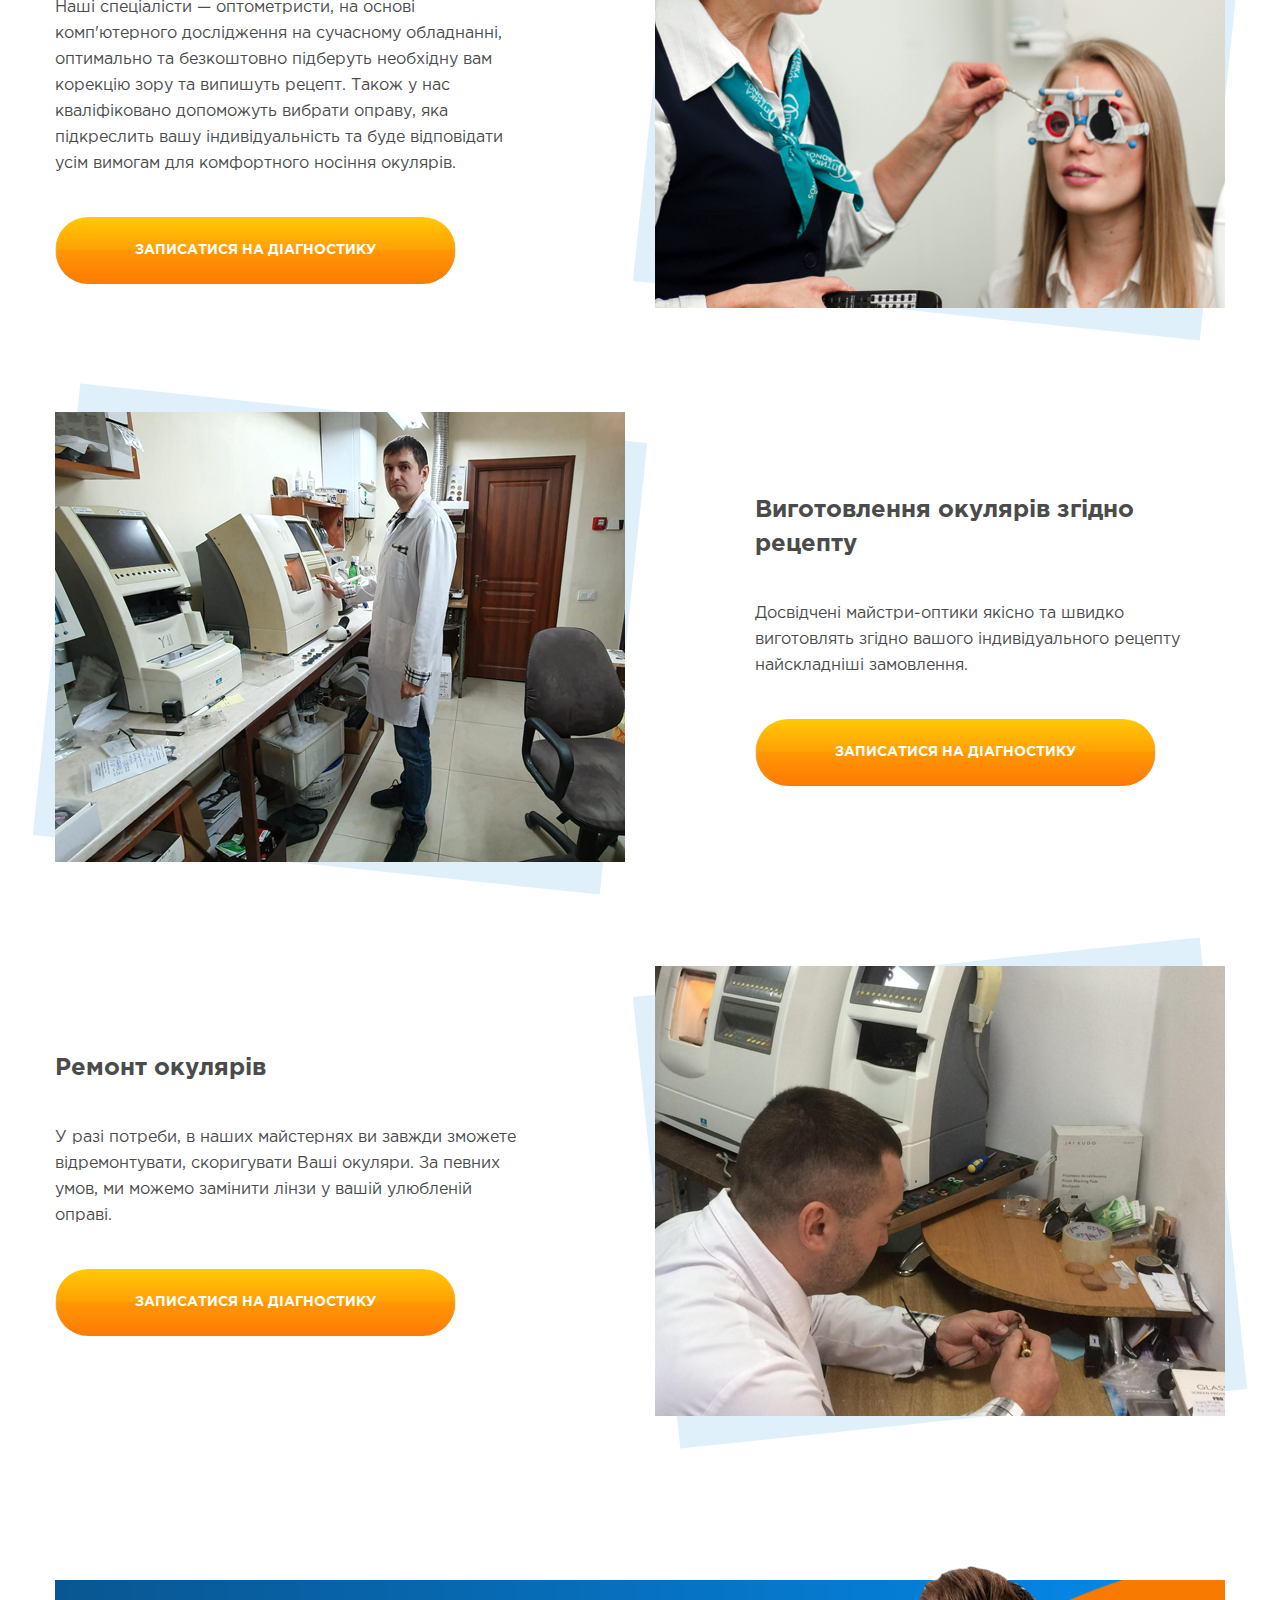
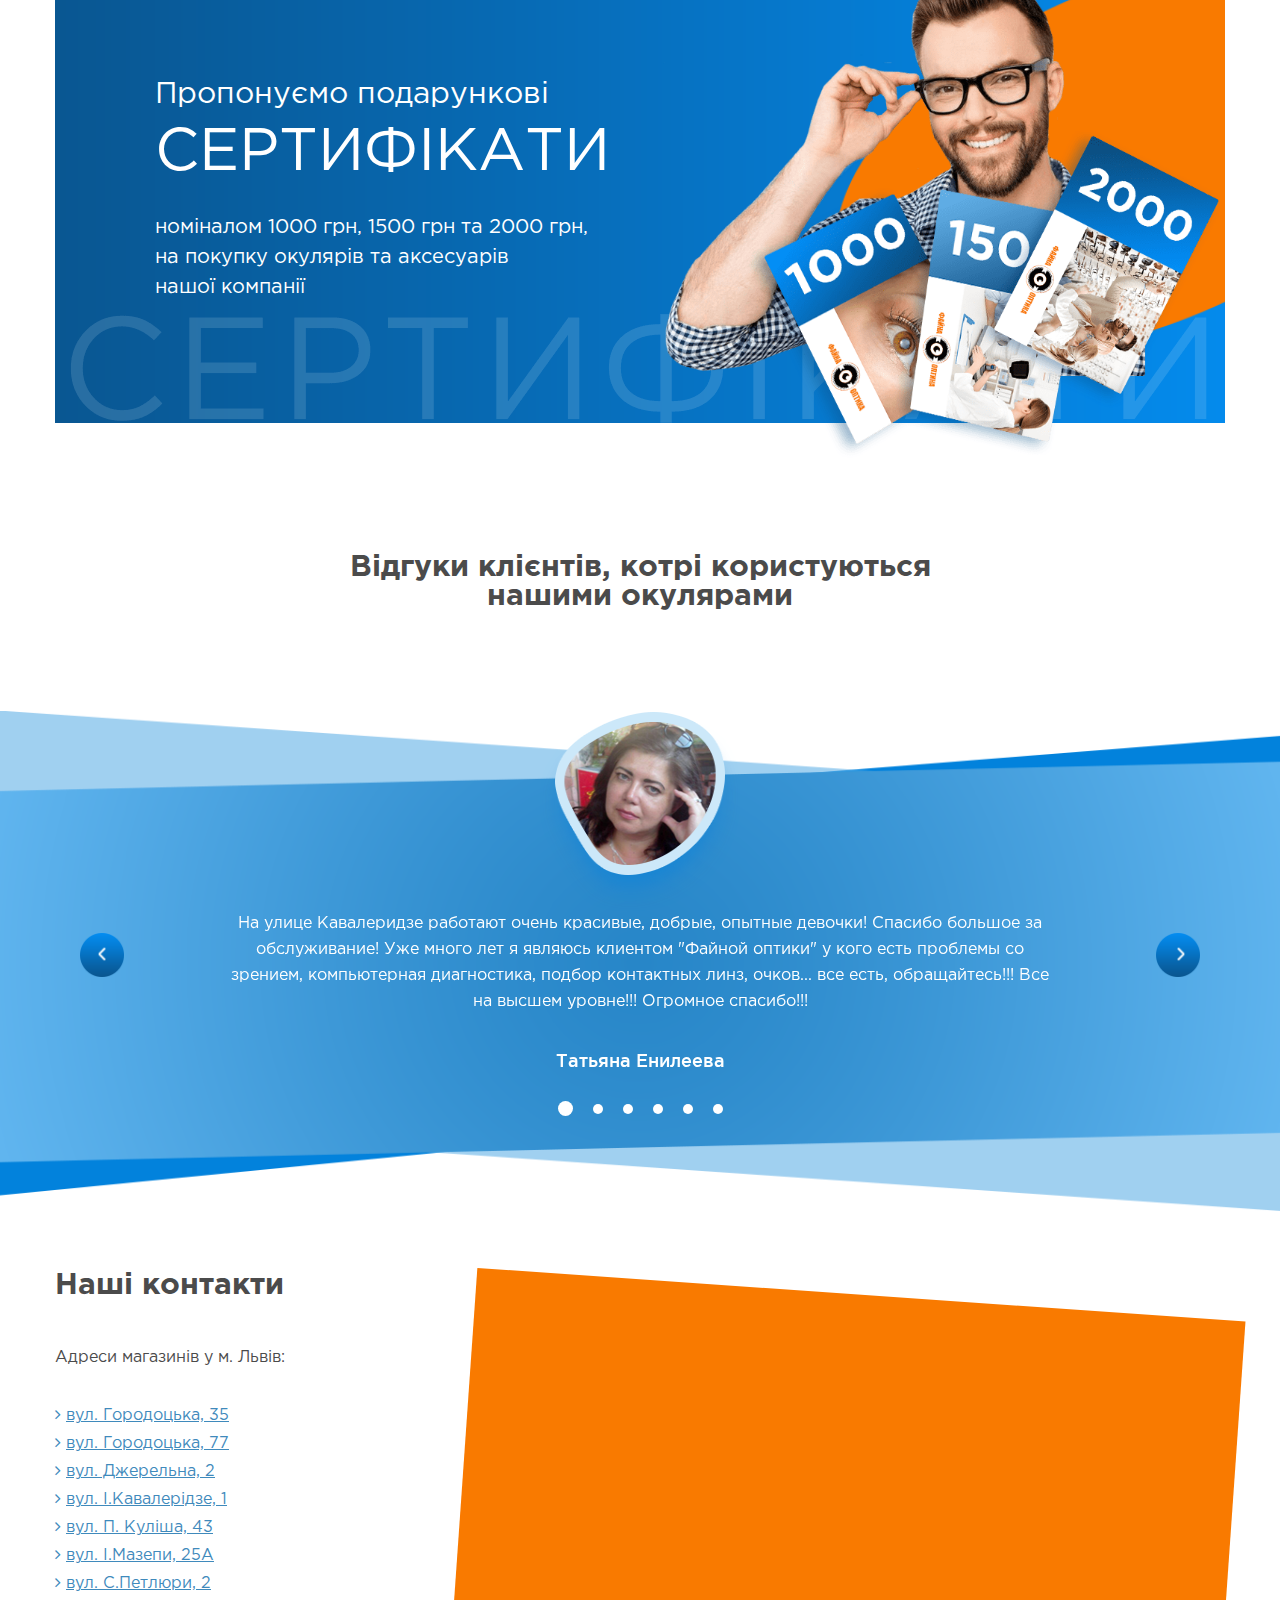
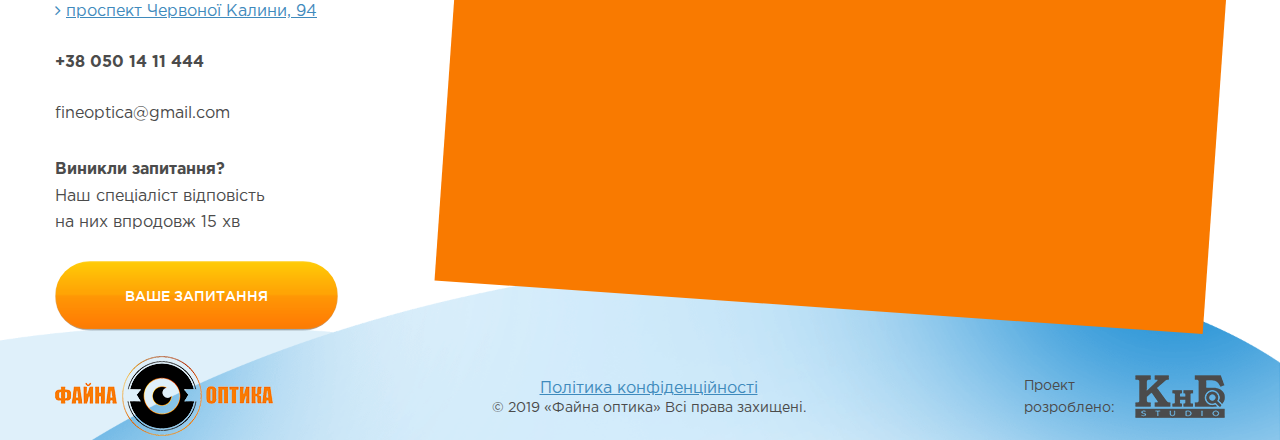
==== commit 4f604c8f: "123" ====
--- a/optika/index.html
+++ b/optika/index.html
@@ -331,7 +331,8 @@
 				<p>номіналом 1000 грн, 1500 грн та 2000 грн, <br>
 					на покупку окулярів та аксесуарів <br>
 				нашої компанії</p>
-				<img src="img/certif.png" alt="Сертификати">
+				<img src="img/certif.png" class="certif" alt="Сертификати">
+				<img src="img/sert-after.png" class="human" alt="Сертификати">
 			</div>
 		</div>
 	</div>
@@ -340,6 +341,30 @@
 			<h2>Відгуки клієнтів, котрі користуються <br> нашими окулярами</h2>
 			<div class="blue-wrap">
 				<div class="review-slider">
+					<div class="rev-item">
+						<div class="rev-img">
+							<img src="img/elipse.png" alt="відгук">
+							
+						</div>
+						<div class="rev-txt">
+							<p>На улице Кавалеридзе работают очень красивые, добрые, опытные девочки! Спасибо большое за обслуживание! Уже много лет я являюсь клиентом "Файной оптики" у кого есть проблемы со зрением, компьютерная диагностика, подбор контактных линз, очков...
+							все есть, обращайтесь!!! Все на высшем уровне!!! Огромное спасибо!!!</p>
+
+							<span class="name">Татьяна Енилеева</span>
+						</div>
+					</div>
+					<div class="rev-item">
+						<div class="rev-img">
+							<img src="img/elipse.png" alt="відгук">
+							
+						</div>
+						<div class="rev-txt">
+							<p>На улице Кавалеридзе работают очень красивые, добрые, опытные девочки! Спасибо большое за обслуживание! Уже много лет я являюсь клиентом "Файной оптики" у кого есть проблемы со зрением, компьютерная диагностика, подбор контактных линз, очков...
+							все есть, обращайтесь!!! Все на высшем уровне!!! Огромное спасибо!!!</p>
+
+							<span class="name">Татьяна Енилеева</span>
+						</div>
+					</div>
 					<div class="rev-item">
 						<div class="rev-img">
 							<img src="img/elipse.png" alt="відгук">
--- a/optika/css/main.css
+++ b/optika/css/main.css
@@ -158,17 +158,7 @@
 	position: relative;
 }
 
-.main-left:after {
-	position: absolute;
-	display: block;
-	width: 503px;
-	height: 601px;
-	content: '';
-	background: url('../img/woman.png') center no-repeat;
-	background-size: cover;
-	right:-300px;
-	top:-30px;
-}
+
 
 .main-items .main-item {
 	display: -moz-flex;
@@ -182,7 +172,7 @@
 	-ms-flex-align: center;
 	align-items: center;
 	margin-bottom: 50px;
-	
+
 }
 
 .main-items .main-item span {
@@ -194,6 +184,7 @@
 
 .main-items .main-item p {
 	font-size: 18px;
+	line-height: 22px;
 }
 
 .main-items i {
@@ -203,10 +194,8 @@
 
 .main-left button {
 	border: none;
-	background: rgb(255,195,6);
-	background: -o-linear-gradient(rgba(255,195,6,1) 50%, rgba(255,139,4,1) 100%);
-	background: -webkit-gradient(linear, left top, left bottom, color-stop(50%, rgba(255,195,6,1)), to(rgba(255,139,4,1)));
-	background: linear-gradient(rgba(255,195,6,1) 50%, rgba(255,139,4,1) 100%);
+	background: url('../img/bg-button.png') center no-repeat;
+	background-size: cover;
 	padding: 27px 80px;
 	color: #fff;
 	font-weight: 700;
@@ -221,7 +210,6 @@
 	text-align: right;
 	font-size: 16px;
 	margin-bottom: 17px;
-	font-weight: 500;
 }
 
 .main {
@@ -242,6 +230,7 @@
 	font-size: 30px;
 	font-weight: 700;
 	color: #4b4b4b;
+	line-height: 40px;
 }
 
 .adv-item {
@@ -271,6 +260,7 @@
 	font-size: 24px;
 	margin-bottom: 35px;
 	display: block;
+	line-height: 34px;
 }
 
 .adv-txt p {
@@ -296,7 +286,14 @@
 .adv-woman {
 	position: absolute;
 	right: 30px;
-	bottom:-230px;
+	bottom:-268px;
+	width: 28%;
+	z-index: -1;
+}
+
+.adv-woman img {
+	display: block;
+	width: 100%;
 }
 
 .product-block .wrapper {
@@ -305,11 +302,11 @@
 }
 
 .product-block {
-	padding-top: 228px;
+	padding-top: 187px;
 	background: url('../img/bg-two.png') center no-repeat;
 	background-size: 100% 100%;
 	margin-top: 68px;
-	/*padding-bottom: ;*/
+	padding-bottom: 700px;
 }
 
 .product-block .wrapper h2, .product-txt{
@@ -323,6 +320,7 @@
 	font-size: 30px;
 	font-weight: 700;
 	color: #4b4b4b;
+	line-height: 40px;
 }
 
 .product-txt {
@@ -338,10 +336,8 @@
 .slider-first .first-slide-item button{
 	border: none;
 	display: block;
-	background: rgb(255,195,6);
-	background: -o-linear-gradient(rgba(255,195,6,1) 50%, rgba(255,139,4,1) 100%);
-	background: -webkit-gradient(linear, left top, left bottom, color-stop(50%, rgba(255,195,6,1)), to(rgba(255,139,4,1)));
-	background: linear-gradient(rgba(255,195,6,1) 50%, rgba(255,139,4,1) 100%);
+	background: url('../img/small-button.png') center no-repeat;
+	background-size: cover;
 	padding: 27px 55px;
 	color: #fff;
 	font-weight: 500;
@@ -381,8 +377,8 @@
 	-webkit-box-align: center;
 	-ms-flex-align: center;
 	align-items: center;
-	-webkit-box-shadow: 0px 7px 10px 0px rgba(5, 129, 220, 0.19);
-	box-shadow: 0px 7px 10px 0px rgba(5, 129, 220, 0.19);
+	-webkit-box-shadow: 0px 7px 16px 0px rgba(5, 129, 220, 0.19);
+	box-shadow: 0px 7px 16px 0px rgba(5, 129, 220, 0.19);
 	margin: 0 auto;
 	padding:10px;
 	-webkit-box-sizing: border-box;
@@ -445,14 +441,28 @@
 
 .sec-bg {
 	background: #fff;
-	-webkit-box-shadow: 0px 0px 7px 0px rgba(5, 129, 220, 0.19);
-	box-shadow: 0px 0px 7px 0px rgba(5, 129, 220, 0.19);
+	-webkit-box-shadow: 0px 5px 11px 0px rgba(5, 129, 220, 0.19);
+	box-shadow: 0px 5px 11px 0px rgba(5, 129, 220, 0.19);
 	padding-top: 290px;
 	padding-bottom: 32px;
 	position: relative;
 	width:270px;
 	margin: 0 auto;
 }
+
+
+._2 {
+	border-radius: 5px;
+	background-color: rgb(255, 255, 255);
+
+	position: absolute;
+	left: 675px;
+	top: 3509px;
+	width: 270px;
+	height: 340px;
+	z-index: 112;
+}
+
 
 .second-slider .sec-img {
 	display: block;
@@ -466,7 +476,7 @@
 .second-slider .sec-img img {
 	display: block;
 	width: 100%;
-	
+
 }
 
 .second-slider {
@@ -496,10 +506,8 @@
 .product-block .podr {
 	border: none;
 	display: block;
-	background: rgb(255,195,6);
-	background: -o-linear-gradient(rgba(255,195,6,1) 50%, rgba(255,139,4,1) 100%);
-	background: -webkit-gradient(linear, left top, left bottom, color-stop(50%, rgba(255,195,6,1)), to(rgba(255,139,4,1)));
-	background: linear-gradient(rgba(255,195,6,1) 50%, rgba(255,139,4,1) 100%);
+	background: url('../img/small-button.png') center no-repeat;
+	background-size: cover;
 	padding: 27px 55px;
 	color: #fff;
 	font-weight: 500;
@@ -533,8 +541,8 @@
 
 .aks-bg {
 	background: #fff;
-	-webkit-box-shadow: 0px 0px 7px 0px rgba(5, 129, 220, 0.19);
-	box-shadow: 0px 0px 7px 0px rgba(5, 129, 220, 0.19);
+	-webkit-box-shadow: 1px 6px 15px 0px rgba(5, 129, 220, 0.19);
+	box-shadow: 1px 6px 15px 0px rgba(5, 129, 220, 0.19);
 	padding-top: 290px;
 	padding-bottom: 32px;
 	position: relative;
@@ -555,7 +563,7 @@
 .aks-slider .aks-img img {
 	display: block;
 	width: 100%;
-	
+
 }
 
 .aks-item span {
@@ -575,10 +583,8 @@
 .aks-item button {
 	border: none;
 	display: block;
-	background: rgb(255,195,6);
-	background: -o-linear-gradient(rgba(255,195,6,1) 50%, rgba(255,139,4,1) 100%);
-	background: -webkit-gradient(linear, left top, left bottom, color-stop(50%, rgba(255,195,6,1)), to(rgba(255,139,4,1)));
-	background: linear-gradient(rgba(255,195,6,1) 50%, rgba(255,139,4,1) 100%);
+	background: url('../img/small-button.png') center no-repeat;
+	background-size: cover;
 	padding: 27px 55px;
 	color: #fff;
 	font-weight: 500;
@@ -588,7 +594,7 @@
 	border-radius: 35px;
 	margin-left: auto;
 	margin-right: auto;
-	
+
 }
 
 .video-block .wrapper {
@@ -607,12 +613,12 @@
 	-ms-flex-pack: end;
 	justify-content: flex-end;
 	/*padding-top: 270px;*/
-	
+
 }
 .video-block {
 	position: relative;
 	z-index: 3;
-	margin-top: 400px;
+	margin-top: -284px;
 }
 .video-block:after{
 	position: absolute;
@@ -621,7 +627,7 @@
 	width: 611px;
 	height: 834px;
 	right:0;
-	bottom:-45px;
+	bottom:-100px;
 	background: url('../img/video-bg.png') center no-repeat;
 	background-size: cover;
 	z-index: -1;
@@ -684,7 +690,7 @@
 	-webkit-box-pack: justify;
 	-ms-flex-pack: justify;
 	justify-content: space-between;
-	margin-bottom: 50px;
+	margin-bottom: 100px;
 }
 
 
@@ -698,6 +704,7 @@
 	font-size: 24px;
 	margin-bottom: 40px;
 	display: block;
+	line-height: 34px;
 }
 
 .serv-txt p {
@@ -708,10 +715,8 @@
 
 .serv-txt button {
 	border: none;
-	background: rgb(255,195,6);
-	background: -o-linear-gradient(rgba(255,195,6,1) 50%, rgba(255,139,4,1) 100%);
-	background: -webkit-gradient(linear, left top, left bottom, color-stop(50%, rgba(255,195,6,1)), to(rgba(255,139,4,1)));
-	background: linear-gradient(rgba(255,195,6,1) 50%, rgba(255,139,4,1) 100%);
+	background: url('../img/bg-button.png') center no-repeat;
+	background-size: cover;
 	padding: 27px 80px;
 	color: #fff;
 	font-weight: 700;
@@ -764,7 +769,7 @@
 
 .cert .wrapper {
 	margin: 0 auto;
-	padding-top: 140px;
+	padding-top: 60px;
 }
 
 .cert  .sert-block {
@@ -777,22 +782,11 @@
 	padding-bottom: 121px;
 }
 
-.cert  .sert-block:after {
-	position: absolute;
-	content: '';
-	display: block;
-	right: -216px;
-	top: -195px;
-	width: 886px;
-	height: 764px;
-	background: url('../img/sert-after.png') center no-repeat;
-	background-size: cover;
-}
 
 
 .sert-block span {
 	display: block;
-	
+
 }
 
 
@@ -812,17 +806,23 @@
 }
 
 
-.cert  .sert-block img {
+.cert  .sert-block .certif{
 	position: absolute;
 	bottom:0;
 	left:15px;
 }
 
+.human {
+	position: absolute;
+	right: -98px;
+	top: -120px;
+}
 
 .reviews .wrapper {
 	margin: 0 auto;
 	padding-top: 130px;
 	text-align: center;
+	max-width: 1300px;
 }
 
 .reviews .wrapper h2 {
@@ -838,33 +838,12 @@
 	width: 100%;
 	height: 500px;
 	position: relative;
-}
-
-.blue-wrap:before {
-	display: block;
-	position: absolute;
-	content: '';
-	width: 100%;
-	height:100%;
-	background: url('../img/blue-main.png') center no-repeat;
-	background-size: cover;
-	left:0;
-	top:0;
-	z-index: -1;
-}
-
-.blue-wrap:after {
-	display: block;
-	position: absolute;
-	content: '';
-	z-index: -1;
-	width: 100%;
-	left:0;
-	top:0;
-	height:100%;
-	background: url('../img/second-bg.png') center no-repeat;
-	background-size: cover;
-}
+
+	background: url('../img/bg-vidg.png') center no-repeat;
+	background-size: 100% 100%;
+}
+
+
 
 .rev-txt {
 	color: #fff;
@@ -911,12 +890,12 @@
 
 
 .review-slider  .slick-prev {
-	left: 50px;
+	left: 80px;
 }
 
 
 .review-slider  .slick-next {
-	right: 50px;
+	right: 80px;
 }
 
 .review-slider .slick-dots li {
@@ -948,17 +927,18 @@
 	display: -ms-flexbox;
 	display: flex;
 	-webkit-box-pack: center;
-	    -ms-flex-pack: center;
-	        justify-content: center;
+	-ms-flex-pack: center;
+	justify-content: center;
 	-ms-align-items: center;
 	-webkit-box-align: center;
-	    -ms-flex-align: center;
-	        align-items: center;
+	-ms-flex-align: center;
+	align-items: center;
 	bottom: -46px;
 }
 
 .footer {
 	position: relative;
+	margin-top: 60px;
 }
 
 .foot-dec {
@@ -972,7 +952,6 @@
 .footer .wrapper {
 	margin: 0 auto;
 	color: #4b4b4b;
-	padding-top: 60px;
 }
 
 .foot-wrap {
@@ -983,12 +962,12 @@
 	display: -ms-flexbox;
 	display: flex;
 	-webkit-box-pack: justify;
-	    -ms-flex-pack: justify;
-	        justify-content: space-between;
+	-ms-flex-pack: justify;
+	justify-content: space-between;
 	-ms-align-items: center;
 	-webkit-box-align: center;
-	    -ms-flex-align: center;
-	        align-items: center;
+	-ms-flex-align: center;
+	align-items: center;
 }
 
 .footer-left .our-cont {
@@ -1046,10 +1025,8 @@
 .footer-left button {
 	border: none;
 	display: block;
-	background: rgb(255,195,6);
-	background: -o-linear-gradient(rgba(255,195,6,1) 50%, rgba(255,139,4,1) 100%);
-	background: -webkit-gradient(linear, left top, left bottom, color-stop(50%, rgba(255,195,6,1)), to(rgba(255,139,4,1)));
-	background: linear-gradient(rgba(255,195,6,1) 50%, rgba(255,139,4,1) 100%);
+	background: url('../img/small-button.png') center no-repeat;
+	background-size: cover;
 	padding: 27px 70px;
 	color: #fff;
 	font-weight: 500;
@@ -1070,8 +1047,8 @@
 	content: '';
 	top: 0;
 	-webkit-transform: rotate(4deg);
-	    -ms-transform: rotate(4deg);
-	        transform: rotate(4deg);
+	-ms-transform: rotate(4deg);
+	transform: rotate(4deg);
 	left: 0;
 	width: 100%;
 	z-index: -1;
@@ -1088,11 +1065,11 @@
 	display: flex;
 	-ms-align-items: center;
 	-webkit-box-align: center;
-	    -ms-flex-align: center;
-	        align-items: center;
+	-ms-flex-align: center;
+	align-items: center;
 	-webkit-box-pack: justify;
-	    -ms-flex-pack: justify;
-	        justify-content: space-between;
+	-ms-flex-pack: justify;
+	justify-content: space-between;
 	margin-top: 25px;
 }
 
@@ -1169,16 +1146,16 @@
 	margin-left: auto;
 	margin-right: auto;
 	display: block;
-    padding: 25px 20px;
-    border: 1px solid #aaaaaa;
-    border-radius: 30px;
-    width: 270px;
-    color: black;
-    -webkit-box-sizing: border-box;
-    box-sizing: border-box;
-    margin-bottom: 10px;
-    text-transform: uppercase;
-    text-align: center;
+	padding: 25px 20px;
+	border: 1px solid #aaaaaa;
+	border-radius: 30px;
+	width: 270px;
+	color: black;
+	-webkit-box-sizing: border-box;
+	box-sizing: border-box;
+	margin-bottom: 10px;
+	text-transform: uppercase;
+	text-align: center;
 }
 
 
@@ -1200,44 +1177,45 @@
 
 .modal-wind-one button {
 	border: none;
-    display: block;
-    background: rgb(255,195,6);
-    background: -o-linear-gradient(rgba(255,195,6,1) 50%, rgba(255,139,4,1) 100%);
-    background: -webkit-gradient(linear, left top, left bottom, color-stop(50%, rgba(255,195,6,1)), to(rgba(255,139,4,1)));
-    background: linear-gradient(rgba(255,195,6,1) 50%, rgba(255,139,4,1) 100%);
-    padding: 27px 31px;
-    color: #fff;
-    font-weight: 500;
-    text-transform: uppercase;
-    cursor: pointer;
-    font-size: 14px;
-    border-radius: 35px;
-    margin: 0 auto;
+	display: block;
+	background: rgb(255,195,6);
+	background: -o-linear-gradient(rgba(255,195,6,1) 50%, rgba(255,139,4,1) 100%);
+	background: -webkit-gradient(linear, left top, left bottom, color-stop(50%, rgba(255,195,6,1)), to(rgba(255,139,4,1)));
+	background: linear-gradient(rgba(255,195,6,1) 50%, rgba(255,139,4,1) 100%);
+	padding: 27px 31px;
+	color: #fff;
+	font-weight: 500;
+	text-transform: uppercase;
+	cursor: pointer;
+	font-size: 14px;
+	border-radius: 35px;
+	margin: 0 auto;
 
 }
 
 .overlay {
-    background-color: rgb(0, 0, 0);
-    opacity: 0.6;
-    position: fixed;
-    left: 0;
-    top: 0;
-    right: 0;
-    bottom: 0;
-    z-index: 99;
-    cursor: pointer;
-    display: none;
+	background-color: rgb(0, 0, 0);
+	opacity: 0.6;
+	position: fixed;
+	left: 0;
+	top: 0;
+	right: 0;
+	bottom: 0;
+	z-index: 99;
+	cursor: pointer;
+	display: none;
 }
 
 
 .b-modal_close {
-    background: url(../img/shape.png) no-repeat center center;
-    width: 15px;
-    background-size: 100% 100%;
-    height: 15px;
-    cursor: pointer;
-    z-index: 400;
-    position: absolute;
-    right: 15px;
-    top: 15px;
-}+	background: url(../img/shape.png) no-repeat center center;
+	width: 15px;
+	background-size: 100% 100%;
+	height: 15px;
+	cursor: pointer;
+	z-index: 400;
+	position: absolute;
+	right: 15px;
+	top: 15px;
+}
+
--- a/optika/css/media.css
+++ b/optika/css/media.css
@@ -1,11 +1,4 @@
-@media screen and (max-width: 1885px) {
-	.adv-woman {
-		display: none;
-	}
-	.product-block {
-		padding-top: 0;
-	}
-}
+
 
 @media screen and (max-width: 1640px) {
 	.cert .sert-block:after {
@@ -19,6 +12,19 @@
 	}
 	.video-block {
 		margin-top: 150px;
+	}
+
+	.product-block {
+		padding-bottom: 0;
+	}
+}
+
+@media screen and (max-width: 1369px) {
+	.human {
+
+		right: 0px;
+		top: -25px;
+		width: 48%;
 	}
 }
 
@@ -40,7 +46,7 @@
 }
 
 @media screen and (max-width: 1179px) {
-	.cert .sert-block img {
+	.certif  {
 		display: none;
 	}
 }
@@ -80,7 +86,7 @@
 @media screen and (max-width: 1171px) {
 	.foot-wrap {
 		-ms-flex-wrap:wrap;
-		    flex-wrap:wrap;
+		flex-wrap:wrap;
 	}
 
 	.footer-left {
@@ -123,11 +129,29 @@
 		-ms-flex-order:1;
 		order:1;
 	}
+
+	.main {
+		background: url('../img/resize-bg.png') center no-repeat;
+		background-size: cover;
+	}
 } 
 
 @media screen and (max-width: 1082px) {
 	.footer-map {
 		margin: 0 auto;
+	}
+	.adv-woman {
+		display: none;
+	}
+	.product-block {
+		margin-top: 0;
+		padding-top: 100px;
+	}
+}
+
+@media screen and (max-width: 1061px) {
+	.human {
+		display: none;
 	}
 }
 
@@ -215,9 +239,9 @@
 @media screen and (max-width: 831px) {
 	.footer-info {
 		-ms-flex-wrap: wrap;
-		    flex-wrap: wrap;
+		flex-wrap: wrap;
 		-ms-flex-pack: distribute;
-		    justify-content: space-around;
+		justify-content: space-around;
 	}
 
 	.footer-map  {
@@ -356,6 +380,11 @@
 	.modal-wind-one button {
 		padding: 27px 25px;
 	}
+
+	.aks-bg {
+		-webkit-box-shadow: 1px 0px 5px 0px rgba(5, 129, 220, 0.19);
+		        box-shadow: 1px 0px 5px 0px rgba(5, 129, 220, 0.19);
+	}
 }
 
 @media screen and (max-width: 438px) {
